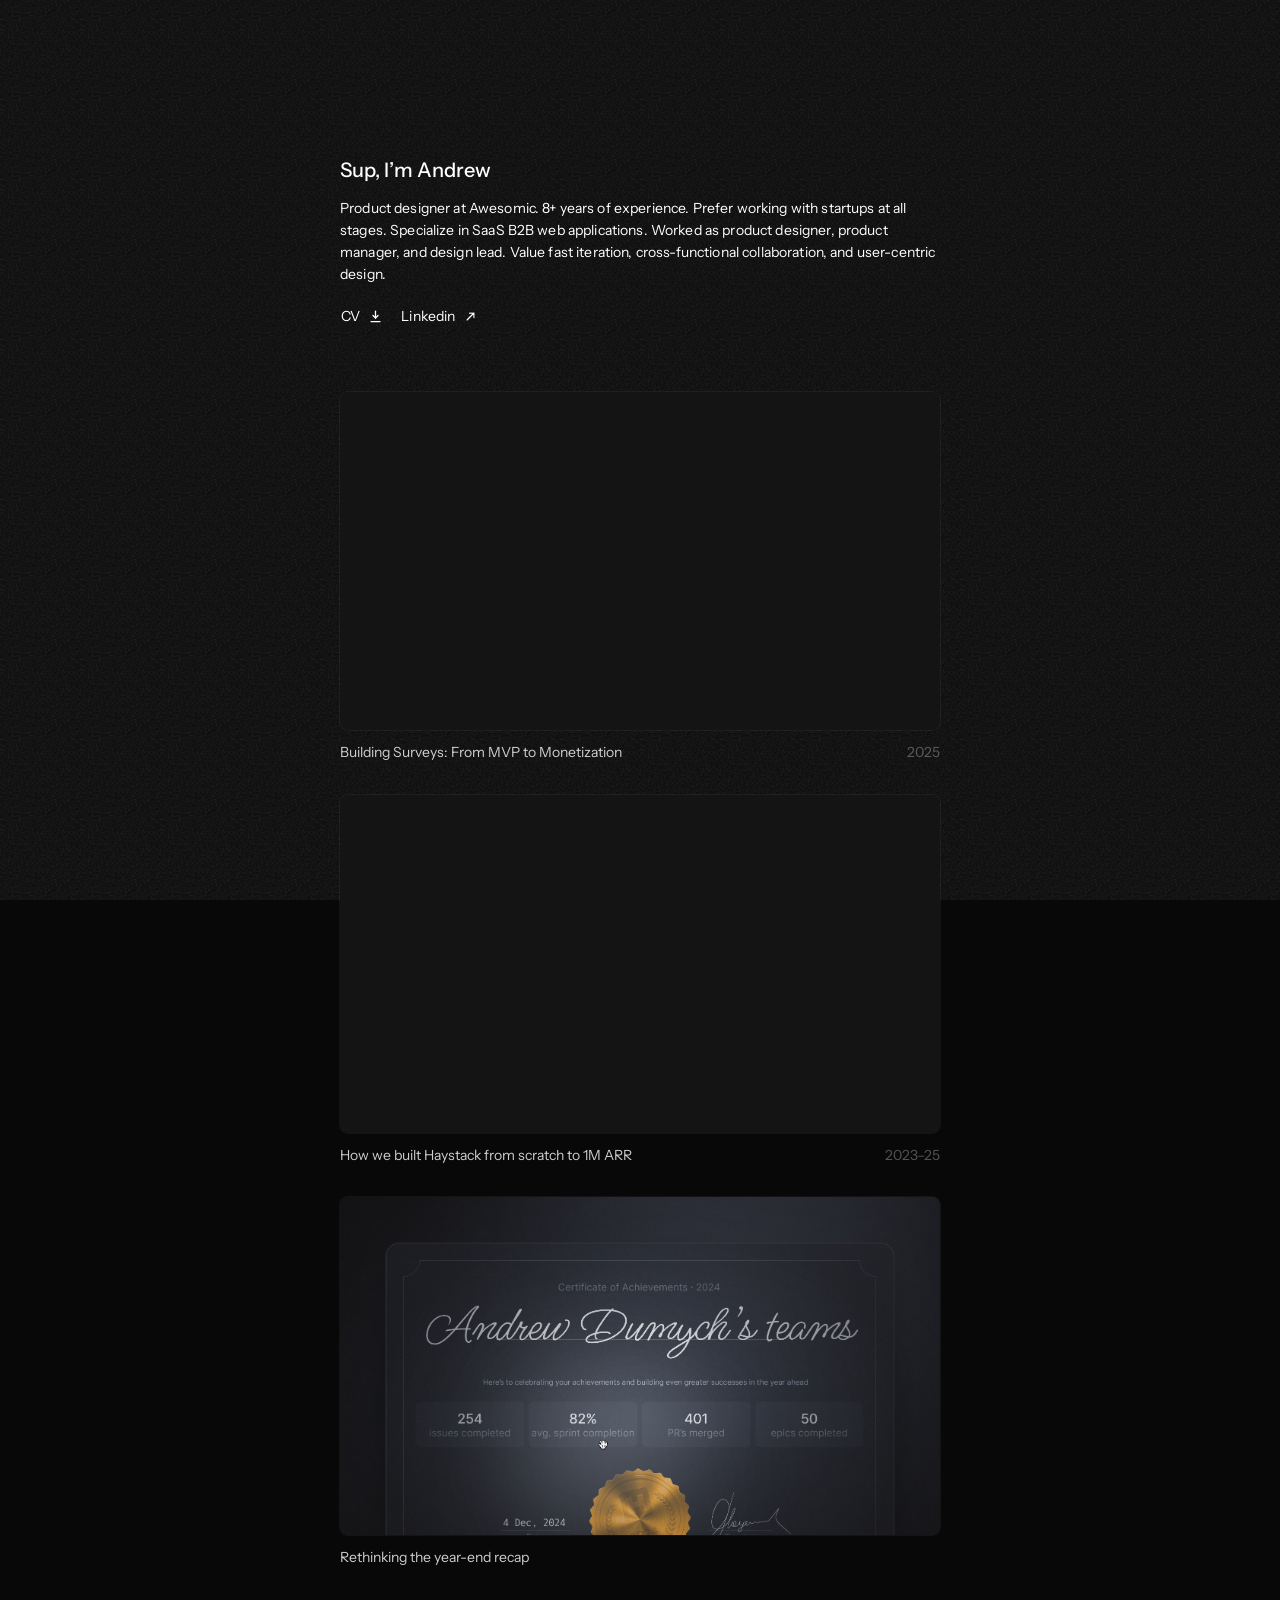
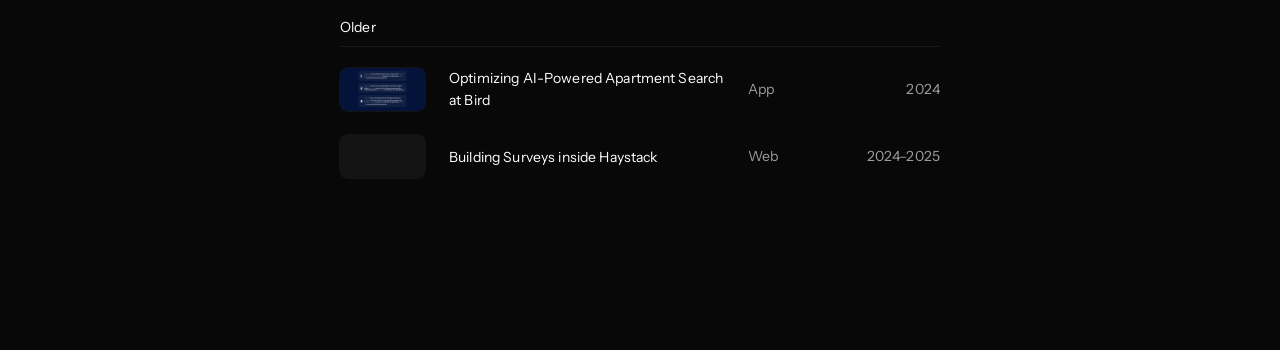
==== index.html @ 31af9871 "initial commit" ====
<!DOCTYPE html>
<html lang="en">
  <head>
    <meta charset="utf-8" />
    <meta name="viewport" content="width=device-width, initial-scale=1" />
    <title>Andrew — Product designer</title>
    <meta
      name="description"
      content="Product designer with 8+ years of experience in SaaS B2B web applications. Product design, product management, and design lead."
    />
    <meta property="og:title" content="Andrew — Product designer" />
    <meta
      property="og:description"
      content="8+ years of experience. SaaS B2B web applications. Product designer, PM, and design lead."
    />
    <meta property="og:type" content="website" />
    <meta name="theme-color" content="#1c1c1c" />
    <meta name="color-scheme" content="dark" />
    <link rel="preconnect" href="https://fonts.googleapis.com" />
    <link rel="preconnect" href="https://fonts.gstatic.com" crossorigin />
    <link
      href="https://fonts.googleapis.com/css2?family=Instrument+Sans:ital,wght@0,400;0,500;1,400&display=swap"
      rel="stylesheet"
    />
    <link rel="stylesheet" href="css/styles.css" />
  </head>
  <body class="page-is-entering">
    <div class="site">
      <div class="page-shell">
        <div class="page-shell__stack">
          <div class="content">
            <div class="intro">
              <p class="intro__greeting">Sup, I’m Andrew</p>
              <p class="intro__bio">
                Product designer at Awesomic. 8+ years of experience. Prefer working with startups at all stages.
                Specialize in SaaS B2B web applications. Worked as product designer, product manager, and design lead.
                Value fast iteration, cross-functional collaboration, and user-centric design.
              </p>
              <nav class="intro__links" aria-label="Primary">
                <a
                  class="intro__link intro__link--download"
                  href="https://drive.google.com/uc?export=download&amp;id=1HZXX6ZOo0SbOiH0MHyyLduOpoUzTkL0W"
                  rel="noopener noreferrer"
                  >CV
                  <span class="intro__link-icon" aria-hidden="true">
                    <svg viewBox="0 0 15 15" fill="none" xmlns="http://www.w3.org/2000/svg">
                      <g class="intro__link-icon-arrow">
                        <path
                          d="M7.5 2V9"
                          stroke="currentColor"
                          stroke-width="1.25"
                          stroke-linecap="round"
                        />
                        <path
                          d="M7.5 9L10 6.5M7.5 9L5 6.5"
                          stroke="currentColor"
                          stroke-width="1.25"
                          stroke-linecap="round"
                          stroke-linejoin="round"
                        />
                      </g>
                      <path
                        class="intro__link-icon-tray"
                        d="M3 12.5H12"
                        stroke="currentColor"
                        stroke-width="1.25"
                        stroke-linecap="round"
                      />
                    </svg>
                  </span></a
                >
                <a
                  class="intro__link intro__link--linkedin"
                  href="https://www.linkedin.com/in/andrew-dumych-67b92817b/"
                  target="_blank"
                  rel="noopener noreferrer"
                  >Linkedin
                  <span class="intro__link-icon" aria-hidden="true">
                    <svg viewBox="0 0 15 15" fill="none" xmlns="http://www.w3.org/2000/svg">
                      <defs>
                        <clipPath id="intro-linkedin-pass-clip">
                          <rect x="3.25" y="3.25" width="8.5" height="8.5" rx="0.25" />
                        </clipPath>
                      </defs>
                      <g clip-path="url(#intro-linkedin-pass-clip)">
                        <g class="intro__link-icon-pass intro__link-icon-pass--outgoing">
                          <path
                            d="M4 11L11 4M11 4H6.5M11 4V8.5"
                            stroke="currentColor"
                            stroke-width="1.25"
                            stroke-linecap="round"
                            stroke-linejoin="round"
                          />
                        </g>
                        <g class="intro__link-icon-pass intro__link-icon-pass--incoming">
                          <path
                            d="M4 11L11 4M11 4H6.5M11 4V8.5"
                            stroke="currentColor"
                            stroke-width="1.25"
                            stroke-linecap="round"
                            stroke-linejoin="round"
                          />
                        </g>
                      </g>
                    </svg>
                  </span></a
                >
              </nav>
            </div>

            <section class="work" aria-labelledby="work-heading">
              <h2 id="work-heading" class="visually-hidden">Selected work</h2>
              <ul class="work__list">
                <li>
                  <article class="project-card">
                    <a class="project-card__link" href="cases/surveys/index.html">
                      <div class="project-card__media">
                        <video
                          class="project-card__video"
                          muted
                          loop
                          playsinline
                          preload="metadata"
                          aria-label="Building Surveys product preview video"
                        >
                          <source src="assets/cases/surveys/surveys-video.mp4" type="video/mp4" />
                        </video>
                      </div>
                      <div class="project-card__meta">
                        <span class="project-card__title"
                          >Building Surveys: From MVP to Monetization</span
                        >
                        <span class="project-card__year">2025</span>
                      </div>
                    </a>
                  </article>
                </li>
                <li>
                  <article class="project-card">
                    <a class="project-card__link" href="cases/haystack/index.html">
                      <div class="project-card__media">
                        <video
                          class="project-card__video"
                          muted
                          loop
                          playsinline
                          preload="metadata"
                          aria-label="Haystack analytics preview video"
                        >
                          <source src="assets/cases/haystack/reports-thumbnail.mp4" type="video/mp4" />
                        </video>
                      </div>
                      <div class="project-card__meta">
                        <span class="project-card__title">How we built Haystack from scratch to 1M ARR
</span>
                        <span class="project-card__year">2023–25</span>
                      </div>
                    </a>
                  </article>
                </li>
                <li>
                  <article class="project-card">
                    <a class="project-card__link" href="cases/certificate/index.html">
                      <div class="project-card__media">
                        <img
                          class="project-card__image"
                          src="assets/cases/certificate/thumbnail.png"
                          alt="Certificate of Achievements 2024 for Andrew’s teams"
                          width="1577"
                          height="1175"
                          loading="lazy"
                          decoding="async"
                        />
                      </div>
                      <div class="project-card__meta">
                        <span class="project-card__title">Rethinking the year-end recap</span>
                      </div>
                    </a>
                  </article>
                </li>
                <li class="work__archive">
                  <div class="work__archive-header" aria-hidden="true">
                    <span class="work__archive-label">Older</span>
                  </div>
                  <ul class="work__archive-list">
                    <li>
                      <article class="project-card project-card--compact">
                        <a class="project-card__link project-card__link--compact" href="cases/bird/index.html">
                          <div class="project-card__thumb">
                            <img
                              class="project-card__thumb-image"
                              src="assets/cases/bird/6.png"
                              alt="Bird apartment search concepts showing comparison, nearby places, and winner selection flows"
                              width="1680"
                              height="920"
                              loading="lazy"
                              decoding="async"
                            />
                          </div>
                          <div class="project-card__compact-main">
                            <span class="project-card__compact-title">Optimizing AI-Powered Apartment Search at Bird</span>
                          </div>
                          <span class="project-card__compact-type">App</span>
                          <span class="project-card__compact-year">2024</span>
                        </a>
                      </article>
                    </li>
                    <li>
                      <article class="project-card project-card--compact">
                        <a class="project-card__link project-card__link--compact" href="cases/surveys/index.html">
                          <div class="project-card__thumb">
                            <video
                              class="project-card__thumb-video"
                              muted
                              loop
                              playsinline
                              preload="metadata"
                              aria-label="Building Surveys product preview video"
                            >
                              <source src="assets/cases/surveys/surveys-video.mp4" type="video/mp4" />
                            </video>
                          </div>
                          <div class="project-card__compact-main">
                            <span class="project-card__compact-title">Building Surveys inside Haystack</span>
                          </div>
                          <span class="project-card__compact-type">Web</span>
                          <span class="project-card__compact-year">2024–2025</span>
                        </a>
                      </article>
                    </li>
                  </ul>
                </li>
              </ul>
            </section>
          </div>
        </div>
      </div>
    </div>
    <script src="js/site.js"></script>
  </body>
</html>
---- css/styles.css ----
/* Background: radial gradient plus tiled noise; content aligned to Figma frame 7:46 */
:root {
  --color-bg: #080808;
  --color-bg-top: #242424;
  --color-text: rgba(255, 255, 255, 0.8);
  --color-text-muted: rgba(255, 255, 255, 0.3);
  --color-heading: #ffffff;
  --color-media-border: rgba(255, 255, 255, 0.05);
  --font-sans: "Instrument Sans", system-ui, -apple-system, sans-serif;
  --font-size-base: 0.875rem; /* 14px */
  --line-height-body: 21px;
  --line-height-tight: 1.5;
  --radius-card: 8px;
  --content-max: 37.5rem; /* 600px */
  --intro-max: 18.75rem; /* 300px */
  --space-site-pt: 10rem; /* 160px */
  --space-site-pb: 10rem; /* 160px */
  --gap-header-main: 4.5rem; /* 72px */
  --gap-content: 3rem; /* 48px */
  --gap-projects: 0.5rem; /* 8px */
  --gap-nav: 0.979rem; /* ~15.67px */
  --aspect-project: 16 / 9;
  --noise-opacity: 0.25;
  --noise-size: 80px;
  --page-shell-gutter: 0px;
  --intro-gap: 1rem; /* 16px */
  --intro-link-gap: 1rem; /* 16px */
  --intro-link-radius: 8px;
  --intro-link-padding-x: 0.5rem; /* 8px */
  --intro-link-padding-y: 0.25rem; /* 4px */
  --intro-link-overflow: 0.5rem; /* 8px */
  --intro-link-hover-fill: rgba(255, 255, 255, 0.05);
  --intro-link-hover-border: rgba(255, 255, 255, 0);
  --intro-link-hover-shift: 0px;
  --intro-link-transition-duration: 150ms;
  --intro-link-transition-ease: cubic-bezier(0, 0, 0.2, 1);
  --linkedin-arrow-enter-x: -12px;
  --linkedin-arrow-enter-y: 12px;
  --linkedin-arrow-exit-x: 9px;
  --linkedin-arrow-exit-y: -9px;
  --linkedin-arrow-exchange-duration: 600ms;
  --linkedin-arrow-exchange-gap: 400ms;
  --linkedin-arrow-exchange-total-duration: calc(var(--linkedin-arrow-exchange-duration) + var(--linkedin-arrow-exchange-gap));
  --linkedin-arrow-repeat-count: 1;
  --back-arrow-enter-x: 12px;
  --back-arrow-enter-y: 0px;
  --back-arrow-exit-x: -9px;
  --back-arrow-exit-y: 0px;
  --page-fade-duration: 220ms;
  --reveal-duration: 220ms;
  --reveal-stagger: 44ms;
  --reveal-distance: 10px;
  --reveal-delay: 20ms;
  --card-hover-duration: 200ms;
  --card-hover-ease: cubic-bezier(0, 0, 0.2, 1);
  --card-padding-inline: 0px;
  --card-padding-inline-hover: 12px;
  --card-padding-top: 12px;
  --card-padding-bottom: 8px;
  --card-gap: 8px;
  --card-gap-hover: 8px;
  --card-radius-outer: 16px;
  --card-preview-radius: 8px;
  --card-meta-padding-inline: 0px;
  --card-meta-padding-inline-hover: 0px;
  --card-hover-fill: rgba(255, 255, 255, 0.05);
  --card-hover-overflow: 12px;
  --card-compact-padding-inline: 0px;
  --card-compact-grid-gap: 24px;
  --card-compact-grid-gap-mobile-row: 14px;
  --card-compact-grid-gap-mobile-column: 16px;
  --card-compact-preview-radius: 8px;
  --card-compact-hover-radius: 16px;
  --case-stack-gap: 3rem;
  --case-header-gap: 0.75rem;
  --case-flow-space: 0.875rem;
  --case-space-after-h2: 0.875rem;
  --case-space-after-h3: 0.5rem;
  --case-space-before-media: 0.5rem;
  --case-space-after-media: 1rem;
  --case-caption-space: 0.75rem;
  --case-h1-size: 1.625rem;
  --case-h1-line-height: 1.2;
  --case-h2-size: 1rem;
  --case-h2-line-height: 1.4;
  --case-h3-size: 0.9375rem;
  --case-h3-line-height: 1.45;
  --case-media-max-width: 800px;
  --case-media-breakout-width: min(100vw - 32px, var(--case-media-max-width));
  --compare-radius: 12px;
  --compare-interaction-inset: 0.12;
  --certificate-card-perspective: 1400px;
  --certificate-card-depth: 4px;
  --certificate-card-edge-inset: 10px;
  --certificate-card-hover-tilt: 5deg;
  --certificate-card-drag-sensitivity: 0.24deg;
  --certificate-card-max-rotate-x: 360deg;
  --certificate-card-max-rotate-y: 360deg;
  --certificate-card-inertia: 1;
  --certificate-card-damping: 0.92;
  --certificate-card-inertia-finish-threshold: 0.018;
  --certificate-card-return-delay: 120ms;
  --certificate-card-reset-speed: 0.075;
  --certificate-card-highlight-intensity: 0.18;
}

*,
*::before,
*::after {
  box-sizing: border-box;
}

html {
  min-height: 100%;
  -webkit-text-size-adjust: 100%;
  background-color: var(--color-bg);
  background-image: radial-gradient(ellipse 130% 58% at 50% -20%, var(--color-bg-top) 0%, var(--color-bg) 58%);
  background-repeat: no-repeat;
  background-size: 100% 100%;
  background-position: center top;
}

body {
  position: relative;
  margin: 0;
  min-height: 100vh;
  font-family: var(--font-sans);
  font-size: var(--font-size-base);
  font-weight: 400;
  line-height: var(--line-height-body);
  color: var(--color-text);
  background-color: var(--color-bg);
  isolation: isolate;
}

body.page-is-entering .site,
body.page-is-leaving .site {
  opacity: 0;
}

body.page-is-ready .site {
  opacity: 1;
}

[data-reveal] {
  opacity: 0;
  transform: translateY(var(--reveal-distance));
  will-change: opacity, transform;
}

body.page-is-ready [data-reveal] {
  animation: reveal-in var(--reveal-duration) ease forwards;
  animation-delay: calc(var(--reveal-delay) + (var(--reveal-index, 0) * var(--reveal-stagger)));
}

body.page-is-leaving [data-reveal] {
  opacity: 0;
  transform: translateY(calc(var(--reveal-distance) * -0.35));
  animation: none;
}

@keyframes reveal-in {
  from {
    opacity: 0;
    transform: translateY(var(--reveal-distance));
  }

  to {
    opacity: 1;
    transform: translateY(0);
  }
}

body::before {
  content: "";
  position: fixed;
  inset: 0;
  pointer-events: none;
  opacity: var(--noise-opacity);
  background-image: url("../assets/noise-tile.svg");
  background-repeat: repeat;
  background-size: var(--noise-size) var(--noise-size);
  z-index: -1;
}

img,
video {
  max-width: 100%;
  height: auto;
  vertical-align: middle;
}

.site-header__logo img,
.project-card__media,
.project-card__thumb,
.case-gallery__item,
.case__figure img,
.case__figure--video video,
.lightbox__image {
  box-shadow: 0 0 0 1px var(--color-media-border);
}

.site {
  min-height: 100vh;
  padding: var(--space-site-pt) 0 var(--space-site-pb);
  transition: opacity var(--page-fade-duration) ease;
}

.page-shell {
  position: relative;
  width: min(100%, calc(var(--content-max) + (2 * var(--page-shell-gutter))));
  max-width: calc(var(--content-max) + (2 * var(--page-shell-gutter)));
  margin-inline: auto;
  padding-inline: var(--page-shell-gutter);
}

.page-shell__stack {
  display: flex;
  flex-direction: column;
  gap: var(--gap-header-main);
}

.content {
  display: flex;
  flex-direction: column;
  gap: var(--gap-content);
}

.intro {
  display: flex;
  flex-direction: column;
  gap: var(--intro-gap);
  width: 100%;
}

.site-header {
  display: flex;
  align-items: center;
  justify-content: space-between;
  gap: 1rem;
  width: 100%;
  min-height: 2.125rem; /* 34px */
}

.site-header__logo {
  display: block;
  flex-shrink: 0;
  line-height: 0;
}

.site-header__logo img {
  display: block;
  width: 54px;
  height: 34px;
}

.site-header__nav {
  display: flex;
  flex-wrap: wrap;
  align-items: center;
  gap: var(--gap-nav);
  font-size: var(--font-size-base);
  line-height: var(--line-height-body);
  white-space: nowrap;
}

.site-header__link {
  color: var(--color-text);
  text-decoration: none;
}

.site-header__link:hover {
  color: #fff;
}

.site-header__link:focus-visible {
  outline: 2px solid rgba(255, 255, 255, 0.85);
  outline-offset: 3px;
}

.intro__greeting {
  margin: 0;
  width: min(100%, var(--intro-max));
  font-size: 1.25rem;
  font-weight: 500;
  line-height: var(--line-height-body);
  color: var(--color-heading);
}

.intro__bio {
  margin: 0;
  width: 100%;
  font-size: var(--font-size-base);
  font-weight: 400;
  line-height: 1.5714285714;
  letter-spacing: 0.01em;
  color: var(--color-heading);
}

.intro__links {
  display: inline-flex;
  flex-wrap: wrap;
  align-items: center;
  gap: var(--intro-link-gap);
  width: fit-content;
  max-width: 100%;
}

.intro__link {
  display: inline-flex;
  align-items: center;
  justify-content: center;
  gap: 0.5rem;
  padding: var(--intro-link-padding-y) 0;
  margin-inline: 0;
  border: 1px solid transparent;
  border-radius: var(--intro-link-radius);
  background-color: transparent;
  font-size: var(--font-size-base);
  line-height: var(--line-height-body);
  letter-spacing: 0.01em;
  color: var(--color-heading);
  text-decoration: none;
  transition:
    margin var(--intro-link-transition-duration) var(--intro-link-transition-ease),
    padding var(--intro-link-transition-duration) var(--intro-link-transition-ease),
    background-color var(--intro-link-transition-duration) var(--intro-link-transition-ease),
    border-color var(--intro-link-transition-duration) var(--intro-link-transition-ease),
    transform var(--intro-link-transition-duration) var(--intro-link-transition-ease);
}

.intro__link:hover {
  background-color: var(--intro-link-hover-fill);
  border-color: var(--intro-link-hover-border);
  padding-inline: var(--intro-link-padding-x);
  margin-inline: calc(var(--intro-link-overflow) * -1);
  transform: translateY(var(--intro-link-hover-shift));
}

.intro__link:focus-visible {
  padding-inline: var(--intro-link-padding-x);
  margin-inline: calc(var(--intro-link-overflow) * -1);
  outline: 2px solid rgba(255, 255, 255, 0.85);
  outline-offset: 3px;
}

.intro__link-icon {
  display: inline-flex;
  width: 15px;
  height: 15px;
  flex-shrink: 0;
}

.intro__link-icon svg {
  display: block;
  width: 100%;
  height: 100%;
}

.intro__link-icon-arrow {
  transform-box: fill-box;
  transform-origin: 50% 100%;
}

.intro__link-icon-pass {
  transform-box: fill-box;
  transform-origin: 50% 50%;
}

.intro__link-icon-pass--outgoing {
  transform: translate(0, 0);
}

.intro__link-icon-pass--incoming {
  transform: translate(var(--linkedin-arrow-enter-x), var(--linkedin-arrow-enter-y));
}

.intro__link--linkedin:hover .intro__link-icon-pass--outgoing,
.intro__link--linkedin:focus-visible .intro__link-icon-pass--outgoing {
  animation: intro-linkedin-arrow-out var(--linkedin-arrow-exchange-total-duration) var(--linkedin-arrow-repeat-count) both;
}

.intro__link--linkedin:hover .intro__link-icon-pass--incoming,
.intro__link--linkedin:focus-visible .intro__link-icon-pass--incoming {
  animation: intro-linkedin-arrow-in var(--linkedin-arrow-exchange-total-duration) var(--linkedin-arrow-repeat-count) both;
}

.case__back-link:hover .case__back-icon-pass--outgoing,
.case__back-link:focus-visible .case__back-icon-pass--outgoing {
  animation: case-back-arrow-out var(--linkedin-arrow-exchange-total-duration) var(--linkedin-arrow-repeat-count) both;
}

.case__back-link:hover .case__back-icon-pass--incoming,
.case__back-link:focus-visible .case__back-icon-pass--incoming {
  animation: case-back-arrow-in var(--linkedin-arrow-exchange-total-duration) var(--linkedin-arrow-repeat-count) both;
}

@keyframes intro-linkedin-arrow-out {
  0% {
    transform: translate(0, 0);
    animation-timing-function: cubic-bezier(0.55, 0.06, 0.84, 0.19);
  }

  42% {
    transform: translate(var(--linkedin-arrow-exit-x), var(--linkedin-arrow-exit-y));
  }

  42.0001%,
  100% {
    transform: translate(var(--linkedin-arrow-exit-x), var(--linkedin-arrow-exit-y));
  }
}

@keyframes intro-linkedin-arrow-in {
  0%,
  52% {
    transform: translate(var(--linkedin-arrow-enter-x), var(--linkedin-arrow-enter-y));
  }

  52.0001% {
    animation-timing-function: cubic-bezier(0.22, 1, 0.36, 1);
  }

  88%,
  100% {
    transform: translate(0, 0);
  }
}

@keyframes case-back-arrow-out {
  0% {
    transform: translate(0, 0);
    animation-timing-function: cubic-bezier(0.55, 0.06, 0.84, 0.19);
  }

  42% {
    transform: translate(var(--back-arrow-exit-x), var(--back-arrow-exit-y));
  }

  42.0001%,
  100% {
    transform: translate(var(--back-arrow-exit-x), var(--back-arrow-exit-y));
  }
}

@keyframes case-back-arrow-in {
  0%,
  52% {
    transform: translate(var(--back-arrow-enter-x), var(--back-arrow-enter-y));
  }

  52.0001% {
    animation-timing-function: cubic-bezier(0.22, 1, 0.36, 1);
  }

  88%,
  100% {
    transform: translate(0, 0);
  }
}

.intro__link--download:hover .intro__link-icon-arrow,
.intro__link--download:focus-visible .intro__link-icon-arrow {
  animation: intro-download-bounce 0.7s cubic-bezier(0.22, 0.61, 0.36, 1) 3;
}

@keyframes intro-download-bounce {
  0%,
  100% {
    transform: translateY(0);
  }

  35% {
    transform: translateY(1.6px);
  }

  60% {
    transform: translateY(0.45px);
  }
}


.work__list {
  list-style: none;
  margin: 0;
  padding: 0;
  display: flex;
  flex-direction: column;
  gap: var(--gap-projects);
}

.work__archive {
  padding-top: calc(0.25rem + 24px);
}

.work__archive-header {
  display: flex;
  flex-direction: column;
  gap: 0.5rem;
  margin-bottom: 0.5rem;
}

.work__archive-header::after {
  content: "";
  width: 100%;
  height: 1px;
  background: rgba(255, 255, 255, 0.08);
}

.work__archive-label {
  color: var(--color-heading);
  font-size: var(--font-size-base);
  line-height: 22px;
  letter-spacing: 0.01em;
}

.work__archive-list {
  list-style: none;
  margin: 0;
  padding: 0;
}

.project-card__link {
  display: flex;
  flex-direction: column;
  gap: var(--card-gap);
  padding: var(--card-padding-top) var(--card-padding-inline) var(--card-padding-bottom);
  margin-inline: 0;
  border-radius: var(--card-radius-outer);
  color: inherit;
  text-decoration: none;
  transition:
    margin var(--card-hover-duration) var(--card-hover-ease),
    padding var(--card-hover-duration) var(--card-hover-ease),
    gap var(--card-hover-duration) var(--card-hover-ease),
    background-color var(--card-hover-duration) var(--card-hover-ease);
}

.project-card__media,
.project-card__meta,
.project-card__title,
.project-card__year {
  transition:
    padding var(--card-hover-duration) var(--card-hover-ease),
    color var(--card-hover-duration) var(--card-hover-ease),
    opacity var(--card-hover-duration) var(--card-hover-ease);
}

.project-card__link:focus-visible {
  outline: 2px solid rgba(255, 255, 255, 0.85);
  outline-offset: 4px;
  border-radius: var(--radius-card);
}

.project-card__link--compact {
  display: grid;
  grid-template-columns: 85px minmax(0, 1fr) 82px 86px;
  align-items: center;
  gap: var(--card-compact-grid-gap);
  padding: 0.75rem var(--card-compact-padding-inline);
  border-radius: var(--card-compact-hover-radius);
}

.project-card__media {
  position: relative;
  width: 100%;
  aspect-ratio: var(--aspect-project);
  border-radius: var(--card-preview-radius);
  overflow: hidden;
  background-color: #141414;
}

.project-card__video {
  position: absolute;
  inset: 0;
  width: 100%;
  height: 100%;
  object-fit: cover;
  object-position: center top;
  opacity: 0;
  transition: opacity 180ms ease;
}

.project-card__video.is-loaded {
  opacity: 1;
}

.project-card__image {
  position: absolute;
  inset: 0;
  width: 100%;
  height: 100%;
  object-fit: cover;
  object-position: center top;
}

.project-card__thumb {
  position: relative;
  flex-shrink: 0;
  width: 85px;
  aspect-ratio: 85 / 43;
  overflow: hidden;
  border-radius: var(--card-compact-preview-radius);
  background-color: #141414;
}

.project-card__thumb-image,
.project-card__thumb-video {
  position: absolute;
  inset: 0;
  width: 100%;
  height: 100%;
  object-fit: cover;
}

.project-card__thumb-video {
  opacity: 0;
  transition: opacity 180ms ease;
}

.project-card__thumb-video.is-loaded {
  opacity: 1;
}

.project-card__compact-main {
  min-width: 0;
}

.project-card__compact-title,
.project-card__compact-type,
.project-card__compact-year {
  font-size: var(--font-size-base);
  letter-spacing: 0.01em;
}

.project-card__compact-title {
  color: var(--color-heading);
  line-height: 22px;
}

.project-card__compact-type,
.project-card__compact-year {
  color: rgba(255, 255, 255, 0.6);
  line-height: 21px;
}

.project-card__compact-type {
  white-space: nowrap;
}

.project-card__compact-year {
  text-align: right;
  white-space: nowrap;
}

.project-card__meta {
  display: flex;
  align-items: center;
  justify-content: space-between;
  gap: 1rem;
  width: 100%;
  padding: 4px var(--card-meta-padding-inline);
  font-size: var(--font-size-base);
  line-height: var(--line-height-body);
  white-space: nowrap;
}

.project-card__title {
  overflow: hidden;
  text-overflow: ellipsis;
  min-width: 0;
  color: var(--color-text);
}

.project-card__year {
  flex-shrink: 0;
  color: var(--color-text-muted);
}

.project-card__link:hover .project-card__media,
.project-card__link:focus-visible .project-card__media {
  transform: none;
}

.project-card__link:hover,
.project-card__link:focus-visible {
  gap: var(--card-gap-hover);
  padding-inline: var(--card-padding-inline-hover);
  margin-inline: calc(var(--card-hover-overflow) * -1);
  background-color: var(--card-hover-fill);
}

.project-card__link:hover .project-card__meta,
.project-card__link:focus-visible .project-card__meta {
  padding-inline: var(--card-meta-padding-inline-hover);
}

.project-card__link:hover .project-card__title,
.project-card__link:hover .project-card__year,
.project-card__link:focus-visible .project-card__title,
.project-card__link:focus-visible .project-card__year {
  color: #ffffff;
}

.project-card__link--compact:hover,
.project-card__link--compact:focus-visible {
  gap: var(--card-compact-grid-gap);
  padding-inline: var(--card-padding-inline-hover);
  margin-inline: calc(var(--card-hover-overflow) * -1);
  background-color: var(--card-hover-fill);
}

.project-card__link--compact:hover .project-card__compact-title,
.project-card__link--compact:hover .project-card__compact-type,
.project-card__link--compact:hover .project-card__compact-year,
.project-card__link--compact:focus-visible .project-card__compact-title,
.project-card__link--compact:focus-visible .project-card__compact-type,
.project-card__link--compact:focus-visible .project-card__compact-year {
  color: #ffffff;
}

.visually-hidden {
  position: absolute;
  width: 1px;
  height: 1px;
  padding: 0;
  margin: -1px;
  overflow: hidden;
  clip: rect(0, 0, 0, 0);
  white-space: nowrap;
  border: 0;
}

@media (max-width: 639px) {
  :root {
    --space-site-pt: 3rem;
    --space-site-pb: 4rem;
    --gap-header-main: 2.5rem;
    --gap-content: 2rem;
    --page-shell-gutter: 24px;
    --case-stack-gap: 2.25rem;
    --case-flow-space: 0.8125rem;
    --case-space-after-h2: 0.75rem;
    --case-space-after-media: 0.875rem;
    --case-h1-size: 1.375rem;
  }

  .intro__greeting,
  .intro__bio {
    max-width: 100%;
  }

  .project-card__meta {
    white-space: normal;
  }

  .project-card__link--compact {
    grid-template-columns: 85px minmax(0, 1fr) auto;
    gap: var(--card-compact-grid-gap-mobile-row) var(--card-compact-grid-gap-mobile-column);
    align-items: start;
  }

  .project-card__compact-main {
    grid-column: 2 / 4;
  }

  .project-card__compact-type {
    grid-column: 2 / 3;
  }

  .project-card__compact-year {
    grid-column: 2 / 3;
    text-align: left;
  }

  .project-card__link--compact:hover,
  .project-card__link--compact:focus-visible {
    gap: var(--card-compact-grid-gap-mobile-row) var(--card-compact-grid-gap-mobile-column);
  }
}

@media (prefers-reduced-motion: reduce) {
  [data-reveal],
  .site,
  .project-card__media,
  .project-card__thumb-video,
  .project-card__meta,
  .project-card__title,
  .project-card__year,
  .site-header__link,
  .project-card__link {
    transition: none;
    animation: none;
  }

  [data-reveal] {
    opacity: 1;
    transform: none;
  }

  .project-card__video,
  .project-card__video.is-loaded,
  .project-card__thumb-video,
  .project-card__thumb-video.is-loaded,
  .case__figure img,
  .case__figure img.is-loaded {
    opacity: 1;
  }
}

/* —— Case study pages (e.g. cases/haystack/) —— */
.case {
  width: 100%;
  display: flex;
  flex-direction: column;
  gap: var(--case-stack-gap);
  min-width: 0;
}

.case__header {
  display: flex;
  align-items: flex-start;
  justify-content: space-between;
  gap: var(--case-header-gap);
  width: 100%;
}

.case__title {
  margin: 0;
  font-size: var(--case-h1-size);
  font-weight: 500;
  line-height: var(--case-h1-line-height);
  letter-spacing: -0.01em;
  color: var(--color-heading);
}

.case__meta {
  margin: 0;
  font-size: var(--font-size-base);
  line-height: var(--line-height-body);
  color: var(--color-text-muted);
  white-space: nowrap;
}

.case-view-toggle {
  display: inline-flex;
  align-items: center;
  justify-content: flex-end;
  gap: 8px;
  padding: 0;
  flex-shrink: 0;
}

.case-view-toggle__button {
  display: inline-flex;
  align-items: center;
  justify-content: center;
  min-width: 96px;
  min-height: 29px;
  padding: 4px 8px;
  border: 0;
  border-radius: 8px;
  background: transparent;
  color: var(--color-heading);
  font: inherit;
  font-size: 14px;
  font-weight: 500;
  letter-spacing: 0.01em;
  line-height: 1.5;
  cursor: pointer;
  transition:
    background-color 120ms ease,
    opacity 120ms ease;
}

.case-view-toggle__button:hover {
  background: rgba(255, 255, 255, 0.03);
}

.case-view-toggle__button.is-active {
  background: rgba(255, 255, 255, 0.05);
}

.case-view-toggle__button:focus-visible {
  outline: 2px solid rgba(255, 255, 255, 0.85);
  outline-offset: 3px;
}

.case__floating-header {
  position: fixed;
  top: 16px;
  left: 50%;
  width: min(calc(100% - 32px), calc(var(--content-max) + 88px));
  display: grid;
  grid-template-columns: 48px minmax(0, 1fr);
  align-items: center;
  gap: 8px;
  opacity: 0;
  visibility: hidden;
  transform: translate(-50%, -10px) scale(0.985);
  pointer-events: none;
  transition:
    opacity 180ms ease,
    transform 220ms cubic-bezier(0.22, 1, 0.36, 1),
    visibility 180ms ease;
  z-index: 20;
}

.case__floating-header.is-visible {
  opacity: 1;
  visibility: visible;
  transform: translate(-50%, 0) scale(1);
  pointer-events: auto;
}

.case__floating-back {
  display: inline-flex;
  align-items: center;
  justify-content: center;
  width: 48px;
  height: 48px;
  border: 1px solid rgba(255, 255, 255, 0.1);
  border-radius: 16px;
  background: #171717;
  color: var(--color-heading);
  text-decoration: none;
  box-shadow: 0 10px 30px rgba(0, 0, 0, 0.22);
}

.case__floating-back:hover {
  background: rgba(255, 255, 255, 0.05);
}

.case__floating-back:focus-visible {
  outline: 2px solid rgba(255, 255, 255, 0.85);
  outline-offset: 3px;
}

.case__floating-back svg {
  display: block;
  width: 15px;
  height: 15px;
}

.case__floating-main {
  display: flex;
  align-items: center;
  justify-content: space-between;
  gap: 16px;
  min-width: 0;
  padding: 16px;
  border: 1px solid rgba(255, 255, 255, 0.1);
  border-radius: 16px;
  background: #171717;
  box-shadow: 0 10px 30px rgba(0, 0, 0, 0.22);
}

.case__floating-title {
  min-width: 0;
  margin: 0;
  font-size: 14px;
  font-weight: 500;
  line-height: 21px;
  letter-spacing: 0.01em;
  color: var(--color-heading);
  white-space: nowrap;
  overflow: hidden;
  text-overflow: ellipsis;
}

.case__floating-toggle {
  flex-shrink: 0;
}

.case__floating-toggle .case-view-toggle__button {
  font-weight: 500;
}

[data-case-view-root].is-floating-header-visible > .case-view-toggle,
[data-case-view-root].is-floating-header-visible > .case__header .case-view-toggle {
  opacity: 0;
  pointer-events: none;
  transition: opacity 140ms ease;
}

[data-case-view="visuals"] [data-case-view-item="story"] {
  display: none !important;
}

[data-case-view="story"] [data-case-view-item="visuals"] {
  display: none !important;
}

.case-layout-gallery .page-shell {
  width: min(100%, calc(1342px + 48px));
  max-width: calc(1342px + 48px);
  padding-inline: 24px;
}

.case-layout-gallery .case__back--sticky {
  position: static;
  height: auto;
  width: min(100%, 600px);
  margin: 0 auto 32px;
}

.case-layout-gallery .case__back--sticky .case__back-link {
  top: 0;
}

.case--gallery-layout .case__header,
.case--gallery-layout .case__lede,
.case--gallery-layout .case-view-toggle,
.case--gallery-layout .case__section,
.case--gallery-layout .case__divider {
  width: min(100%, 600px);
  align-self: center;
}

.case--gallery-layout .case__figure--video[data-case-view-item="story"] {
  width: min(100%, var(--case-media-breakout-width));
  align-self: center;
}

.case--gallery-layout .case__header {
  gap: 24px;
}

.case--gallery-layout .case__title {
  font-size: 20px;
  line-height: 21px;
  letter-spacing: 0;
}

.case--gallery-layout .case__lede {
  line-height: 22px;
}

.case-layout-gallery .case-view-toggle {
  width: min(100%, 262px);
}

.case-layout-gallery .case-view-toggle__button {
  min-width: 0;
  flex: 1 0 0;
}

.case-gallery {
  column-count: 3;
  column-gap: 8px;
  width: 100%;
  max-width: 1400px;
  margin-inline: auto;
}

.case-gallery__item {
  margin: 0;
  display: inline-block;
  width: 100%;
  margin-bottom: 4px;
  border-radius: 8px;
  overflow: hidden;
  background: rgba(255, 255, 255, 0.06);
  break-inside: avoid;
  -webkit-column-break-inside: avoid;
}

.case-gallery__media {
  display: block;
  width: 100%;
  height: auto;
  background: #0d0d0d;
  cursor: pointer;
}

.case__figure {
  margin: 0;
  width: min(100%, var(--case-media-breakout-width));
  margin-inline: auto;
  border-radius: 0;
  overflow: visible;
  background-color: transparent;
}

.case__figure img {
  display: block;
  width: 100%;
  height: auto;
  border-radius: var(--radius-card);
  opacity: 0;
  transition: opacity 180ms ease;
}

.case__figure img.is-loaded {
  opacity: 1;
}

.case__figure--hero img {
  aspect-ratio: var(--aspect-project);
  object-fit: cover;
  object-position: center top;
}

.case__caption {
  padding: var(--case-caption-space) 0 0;
  font-size: 0.8125rem;
  line-height: var(--line-height-body);
  color: var(--color-text-muted);
}

.case__caption a {
  color: var(--color-text);
  text-decoration: underline;
  text-underline-offset: 0.15em;
}

.case__caption a:hover {
  color: #fff;
}

.case__caption a:focus-visible {
  outline: 2px solid rgba(255, 255, 255, 0.85);
  outline-offset: 2px;
}

.case__aside {
  margin: 0;
  padding: 1rem 1.125rem;
  border: 1px solid rgba(255, 255, 255, 0.08);
  border-radius: var(--radius-card);
  background: rgba(255, 255, 255, 0.03);
  color: var(--color-text);
  font-size: var(--font-size-base);
  line-height: var(--line-height-body);
  font-style: italic;
}

.case__lede {
  margin: 0;
  max-width: 100%;
  font-size: var(--font-size-base);
  line-height: var(--line-height-body);
  color: var(--color-text);
}

.case__divider {
  margin: 0;
  width: 100%;
  border: none;
  border-top: 1px solid rgba(255, 255, 255, 0.08);
}

.case__section a {
  color: var(--color-text);
  text-decoration: underline;
  text-underline-offset: 0.15em;
}

.case__section a:hover {
  color: #fff;
}

.case__section a:focus-visible {
  outline: 2px solid rgba(255, 255, 255, 0.85);
  outline-offset: 2px;
}

.case__pull {
  font-style: italic;
  color: var(--color-heading);
}

.case__ol {
  margin: 0;
  padding-left: 1.35rem;
  font-size: var(--font-size-base);
  line-height: var(--line-height-body);
  color: var(--color-text);
}

.case__ol li {
  margin-bottom: 0.5rem;
}

.case__ol li:last-child {
  margin-bottom: 0;
}

.case__list--tight li {
  margin-bottom: 0.35rem;
}

.case__figure--video {
  overflow: visible;
}

.case__figure--video video {
  display: block;
  width: 100%;
  height: auto;
  border-radius: var(--radius-card);
  background-color: #0d0d0d;
  cursor: pointer;
}

.case__placeholder {
  display: flex;
  min-height: 18rem;
  padding: 1.25rem;
  border: 1px dashed rgba(255, 255, 255, 0.14);
  border-radius: var(--radius-card);
  background:
    linear-gradient(180deg, rgba(255, 255, 255, 0.04), rgba(255, 255, 255, 0.02)),
    rgba(12, 12, 12, 0.5);
  flex-direction: column;
  justify-content: flex-end;
  gap: 0.5rem;
}

.case__placeholder-label {
  display: inline-flex;
  width: fit-content;
  padding: 0.3rem 0.55rem;
  border-radius: 999px;
  background: rgba(255, 255, 255, 0.08);
  color: var(--color-heading);
  font-size: 0.75rem;
  line-height: 1;
  text-transform: uppercase;
  letter-spacing: 0.04em;
}

.case__placeholder p {
  margin: 0;
  color: var(--color-text);
  font-size: 1rem;
  line-height: 1.4;
}

.case__blank-placeholder {
  width: 100%;
  aspect-ratio: 16 / 9;
  border: 1px solid rgba(255, 255, 255, 0.08);
  border-radius: var(--radius-card);
  background:
    linear-gradient(180deg, rgba(255, 255, 255, 0.02), rgba(255, 255, 255, 0.01)),
    rgba(12, 12, 12, 0.42);
}

.certificate-card-3d {
  --certificate-rotate-x: 0deg;
  --certificate-rotate-y: 0deg;
  --certificate-highlight-x: 50%;
  --certificate-highlight-y: 50%;
  --certificate-highlight-opacity: 0;
  width: 100%;
  aspect-ratio: 1337 / 935;
  perspective: var(--certificate-card-perspective);
  perspective-origin: center center;
  cursor: grab;
  touch-action: none;
  user-select: none;
}

.certificate-card-3d.is-dragging {
  cursor: grabbing;
}

.certificate-card-3d__scene {
  position: relative;
  width: 100%;
  height: 100%;
  transform-style: preserve-3d;
}

.certificate-card-3d__body {
  position: relative;
  width: 100%;
  height: 100%;
  transform-style: preserve-3d;
  transform: rotateX(var(--certificate-rotate-x)) rotateY(var(--certificate-rotate-y));
  will-change: transform;
}

.certificate-card-3d__shadow {
  position: absolute;
  inset: 7% 5% 0;
  border-radius: 28px;
  background: radial-gradient(circle at center, rgba(0, 0, 0, 0.34), rgba(0, 0, 0, 0) 72%);
  transform: translateZ(calc(var(--certificate-card-depth) * -2)) translateY(7%);
  filter: blur(18px);
  opacity: 0.72;
  pointer-events: none;
}

.certificate-card-3d__face {
  position: absolute;
  inset: 0;
  overflow: hidden;
  border-radius: 24px;
  border: 1px solid rgba(255, 255, 255, 0.05);
  backface-visibility: hidden;
  -webkit-backface-visibility: hidden;
  box-shadow:
    0 26px 48px rgba(0, 0, 0, 0.16),
    0 10px 20px rgba(0, 0, 0, 0.12);
}

.certificate-card-3d__face--front {
  transform: translateZ(calc(var(--certificate-card-depth) / 2));
}

.certificate-card-3d__face--back {
  transform: rotateY(180deg) translateZ(calc(var(--certificate-card-depth) / 2));
}

.certificate-card-3d__face-image {
  display: block;
  width: 100%;
  height: 100%;
  border-radius: inherit;
  pointer-events: none;
  -webkit-user-drag: none;
}

.certificate-card-3d__edge {
  position: absolute;
  background:
    linear-gradient(180deg, rgba(78, 78, 78, 0.95), rgba(24, 24, 24, 0.98)),
    linear-gradient(90deg, rgba(255, 255, 255, 0.06), rgba(255, 255, 255, 0));
  box-shadow:
    inset 0 1px 0 rgba(255, 255, 255, 0.08),
    inset 0 -1px 0 rgba(0, 0, 0, 0.3);
  pointer-events: none;
}

.certificate-card-3d__edge--top,
.certificate-card-3d__edge--bottom {
  left: var(--certificate-card-edge-inset);
  right: var(--certificate-card-edge-inset);
  height: var(--certificate-card-depth);
}

.certificate-card-3d__edge--left,
.certificate-card-3d__edge--right {
  top: var(--certificate-card-edge-inset);
  bottom: var(--certificate-card-edge-inset);
  width: var(--certificate-card-depth);
}

.certificate-card-3d__edge--top {
  top: 0;
  transform-origin: top center;
  transform: rotateX(-90deg) translateY(calc(var(--certificate-card-depth) * -0.5));
}

.certificate-card-3d__edge--bottom {
  bottom: 0;
  transform-origin: bottom center;
  transform: rotateX(90deg) translateY(calc(var(--certificate-card-depth) * 0.5));
}

.certificate-card-3d__edge--left {
  left: 0;
  transform-origin: left center;
  transform: rotateY(90deg) translateX(calc(var(--certificate-card-depth) * -0.5));
}

.certificate-card-3d__edge--right {
  right: 0;
  transform-origin: right center;
  transform: rotateY(-90deg) translateX(calc(var(--certificate-card-depth) * 0.5));
}

.certificate-card-3d__highlight {
  position: absolute;
  inset: 0;
  border-radius: 24px;
  background:
    radial-gradient(circle at var(--certificate-highlight-x) var(--certificate-highlight-y), rgba(255, 255, 255, var(--certificate-highlight-opacity)), rgba(255, 255, 255, 0) 28%),
    radial-gradient(circle at calc(var(--certificate-highlight-x) - 18%) calc(var(--certificate-highlight-y) - 14%), rgba(255, 255, 255, calc(var(--certificate-highlight-opacity) * 0.42)), rgba(255, 255, 255, 0) 18%);
  mix-blend-mode: screen;
  transform: translateZ(calc(var(--certificate-card-depth) / 2 + 1px));
  pointer-events: none;
}

@media (max-width: 767px) {
  .certificate-card-3d {
    --certificate-card-hover-tilt: 0deg;
    --certificate-card-max-rotate-x: 360deg;
    --certificate-card-max-rotate-y: 360deg;
    --certificate-card-depth: 4px;
    --certificate-card-edge-inset: 8px;
  }

  .certificate-card-3d__face,
  .certificate-card-3d__highlight {
    border-radius: 18px;
  }

  .certificate-card-3d__shadow {
    inset-inline: 6%;
    filter: blur(14px);
  }
}

@media (min-width: 768px) {
  .case__section > .case__figure {
    width: var(--case-media-breakout-width);
    max-width: none;
    margin-left: calc(50% - (var(--case-media-breakout-width) / 2));
    margin-right: calc(50% - (var(--case-media-breakout-width) / 2));
  }
}


.image-compare {
  --compare-aspect-ratio: 1 / 1;
  width: 100%;
  min-width: 0;
}

.image-compare__panes {
  display: grid;
  grid-template-columns: repeat(2, minmax(0, 1fr));
  gap: 8px;
}

.image-compare__pane {
  display: flex;
  flex-direction: column;
  gap: 8px;
}

.image-compare__viewport {
  position: relative;
  aspect-ratio: var(--compare-aspect-ratio);
  overflow: hidden;
  border-radius: var(--compare-radius);
  background: rgba(255, 255, 255, 0.06);
  cursor: crosshair;
}

.image-compare__image {
  position: absolute;
  top: 0;
  left: 0;
  max-width: none;
  transform-origin: top left;
  transition: transform 80ms ease-out;
  will-change: transform;
  user-select: none;
  pointer-events: none;
}

.image-compare__label {
  margin: 0;
  font-size: var(--font-size-base);
  line-height: var(--line-height-body);
  color: var(--color-heading);
  text-align: center;
}

.image-compare__mobile {
  display: none;
}

.image-compare__mobile-frame {
  position: relative;
  aspect-ratio: 2 / 1;
  overflow: hidden;
  border-radius: var(--compare-radius);
  background: rgba(255, 255, 255, 0.06);
}

.image-compare__mobile-image {
  position: absolute;
  top: 0;
  left: 0;
  max-width: none;
  user-select: none;
  pointer-events: none;
}

.image-compare__mobile-overlay {
  position: absolute;
  inset: 0 auto 0 0;
  width: 50%;
  overflow: hidden;
}

.image-compare__mobile-divider {
  position: absolute;
  top: 0;
  bottom: 0;
  left: 50%;
  width: 0;
  border-left: 1px solid rgba(255, 255, 255, 0.7);
  transform: translateX(-50%);
}

.image-compare__mobile-handle {
  position: absolute;
  top: 50%;
  left: 50%;
  display: inline-flex;
  align-items: center;
  justify-content: center;
  width: 19px;
  height: 19px;
  border-radius: 6px;
  background: rgba(255, 255, 255, 0.92);
  color: #1a1a1a;
  transform: translate(-50%, -50%);
  touch-action: none;
  cursor: ew-resize;
  box-shadow: 0 1px 8px rgba(0, 0, 0, 0.12);
}

.image-compare__mobile-handle svg {
  display: block;
  width: 15px;
  height: 15px;
}

.image-compare__mobile-labels {
  display: flex;
  align-items: center;
  justify-content: space-between;
  gap: 12px;
  margin-top: 8px;
}

.case__section {
  display: block;
}

.case__section > * {
  margin: 0;
  min-width: 0;
}

.case__section > * + * {
  margin-top: var(--case-flow-space);
}

.case__section > h2 + * {
  margin-top: var(--case-space-after-h2);
}

.case__section > .case__subhead + * {
  margin-top: var(--case-space-after-h3);
}

.case__section > .case__figure,
.case__section > .case__aside {
  margin-top: calc(var(--case-flow-space) + var(--case-space-before-media));
}

.case__section > .case__figure + *,
.case__section > .case__aside + * {
  margin-top: var(--case-space-after-media);
}

.case__section h2 {
  font-size: var(--case-h2-size);
  font-weight: 500;
  line-height: var(--case-h2-line-height);
  letter-spacing: -0.01em;
  color: var(--color-heading);
}

.case__subhead {
  font-size: var(--case-h3-size);
  font-weight: 500;
  line-height: var(--case-h3-line-height);
  color: var(--color-heading);
}

.case__section p {
  font-size: var(--font-size-base);
  line-height: var(--line-height-body);
  color: var(--color-text);
}

.case__list {
  margin: 0;
  padding-left: 1.25rem;
  font-size: var(--font-size-base);
  line-height: var(--line-height-body);
  color: var(--color-text);
}

.case__list li {
  margin-bottom: 0.5rem;
}

.case__list li:last-child {
  margin-bottom: 0;
}

.case__source {
  margin: 0;
  font-size: 0.8125rem;
  line-height: var(--line-height-body);
  color: var(--color-text-muted);
}

.case__source-link {
  color: var(--color-text);
  text-decoration: underline;
  text-underline-offset: 0.15em;
}

.case__source-link:hover {
  color: #fff;
}

.case__source-link:focus-visible {
  outline: 2px solid rgba(255, 255, 255, 0.85);
  outline-offset: 3px;
}

.case__back {
  margin: 0;
}

.case__back-link {
  white-space: nowrap;
}

.case__back-icon {
  order: -1;
}

.case__back-icon svg {
  overflow: visible;
}

.case__back-icon-pass {
  transform-box: fill-box;
  transform-origin: 50% 50%;
}

.case__back-icon-pass--outgoing {
  transform: translate(0, 0);
}

.case__back-icon-pass--incoming {
  transform: translate(var(--back-arrow-enter-x), var(--back-arrow-enter-y));
}

.case__back--sticky {
  position: sticky;
  top: 40px;
  left: 0;
  width: fit-content;
  height: 0;
  margin: 0;
  margin-left: calc(-1 * (93px + 40px));
  z-index: 5;
  overflow: visible;
}

.case__back--sticky.is-stuck .case__back-link {
  opacity: 0.3;
}

.case__back--sticky.is-stuck .case__back-link:hover,
.case__back--sticky.is-stuck .case__back-link:focus-visible {
  opacity: 1;
}

.case__back--sticky .case__back-link {
  position: relative;
  top: -6px;
}

.case__pager {
  display: flex;
  align-items: flex-start;
  justify-content: space-between;
  gap: 1rem;
  width: min(100%, var(--content-max));
  margin: 0 auto;
  padding-top: 2rem;
}

.case__pager-link {
  display: inline-flex;
  align-items: center;
  gap: 0.5rem;
  max-width: min(48%, 18rem);
  padding: 0.25rem 0.5rem;
  border-radius: 8px;
  color: var(--color-heading);
  text-decoration: none;
  transition:
    background-color var(--intro-link-transition-duration) var(--intro-link-transition-ease),
    color var(--intro-link-transition-duration) var(--intro-link-transition-ease);
}

.case__pager-link:hover,
.case__pager-link:focus-visible {
  background-color: var(--intro-link-hover-fill);
}

.case__pager-link:focus-visible {
  outline: 2px solid rgba(255, 255, 255, 0.85);
  outline-offset: 3px;
}

.case__pager-link--next {
  justify-content: flex-end;
  margin-left: auto;
  text-align: right;
}

.case__pager-label {
  font-size: var(--font-size-base);
  line-height: 1.5714285714;
  letter-spacing: 0.01em;
}

.case__pager-icon {
  display: inline-flex;
  width: 15px;
  height: 15px;
  flex-shrink: 0;
}

.case__pager-icon svg {
  display: block;
  width: 100%;
  height: 100%;
}


.lightbox-open {
  overflow: hidden;
}

.lightbox {
  position: fixed;
  inset: 0;
  display: flex;
  align-items: center;
  justify-content: center;
  padding: 24px;
  background: rgba(8, 8, 8, 0.92);
  opacity: 0;
  visibility: hidden;
  transition:
    opacity 160ms ease,
    visibility 160ms ease;
  z-index: 1000;
}

.lightbox.is-open {
  opacity: 1;
  visibility: visible;
}

.lightbox__dialog {
  position: relative;
  width: min(100%, 1200px);
  max-height: 100%;
  display: flex;
  flex-direction: column;
  gap: 16px;
}

.lightbox__toolbar {
  display: flex;
  align-items: center;
  justify-content: flex-end;
  gap: 8px;
}

.lightbox__toolbar-spacer {
  flex: 1 1 auto;
}

.lightbox__button {
  display: inline-flex;
  align-items: center;
  justify-content: center;
  min-width: 36px;
  height: 36px;
  padding: 0 12px;
  border: 1px solid rgba(255, 255, 255, 0.08);
  border-radius: 8px;
  background: rgba(255, 255, 255, 0.05);
  color: var(--color-heading);
  font: inherit;
  cursor: pointer;
  transition:
    background-color 100ms ease,
    border-color 100ms ease,
    opacity 100ms ease;
}

.lightbox__button:hover {
  background: rgba(255, 255, 255, 0.08);
  border-color: rgba(255, 255, 255, 0.12);
}

.lightbox__button:disabled {
  opacity: 0.4;
  cursor: default;
}

.lightbox__button:focus-visible {
  outline: 2px solid rgba(255, 255, 255, 0.85);
  outline-offset: 3px;
}

.lightbox__stage {
  display: flex;
  align-items: center;
  justify-content: center;
  overflow: auto;
  border-radius: 12px;
}

.lightbox__image {
  max-width: 100%;
  max-height: calc(100vh - 140px);
  transform-origin: center center;
  transition: transform 120ms ease;
  cursor: grab;
}

.lightbox__video {
  display: block;
  max-width: 100%;
  max-height: calc(100vh - 140px);
  border-radius: 12px;
  background: #0d0d0d;
}

.lightbox__image.is-zoomed {
  cursor: zoom-out;
}

.lightbox__caption {
  margin: 0;
  font-size: 0.8125rem;
  line-height: var(--line-height-body);
  color: var(--color-text-muted);
  text-align: center;
}

@media (max-width: 879px) {
  .case__back--sticky {
    position: static;
    height: auto;
    margin-left: 0;
    margin-bottom: 1rem;
  }

  .case__back--sticky.is-stuck .case__back-link {
    opacity: 1;
  }

  .case__back--sticky .case__back-link {
    top: 0;
  }

  .case__header {
    flex-direction: column;
    gap: 0.375rem;
  }

  .case__pager {
    flex-direction: column;
    gap: 0.5rem;
  }

  .case__floating-header {
    width: calc(100% - 32px);
    grid-template-columns: 1fr;
    gap: 8px;
  }

  .case__floating-back {
    display: none;
  }

  .case__floating-main {
    padding: 12px;
    align-items: flex-start;
    flex-direction: column;
  }

  .case__floating-title {
    white-space: normal;
  }

  .case__pager-link,
  .case__pager-link--next {
    max-width: 100%;
    margin-left: 0;
    justify-content: flex-start;
    text-align: left;
  }

  .case-view-toggle {
    justify-content: flex-start;
  }

  .case-layout-gallery .page-shell {
    width: min(100%, calc(100vw - 32px));
    max-width: none;
    padding-inline: 16px;
  }

  .case-layout-gallery .case__back--sticky,
  .case--gallery-layout .case__header,
  .case--gallery-layout .case__lede,
  .case--gallery-layout .case-view-toggle,
  .case--gallery-layout .case__figure--video[data-case-view-item="story"],
  .case--gallery-layout .case__section,
  .case--gallery-layout .case__divider {
    width: 100%;
  }

  .case-gallery {
    column-count: 2;
  }

  .lightbox {
    padding: 16px;
  }

  .lightbox__dialog {
    gap: 12px;
  }

  .lightbox__image {
    max-height: calc(100vh - 132px);
  }

  .lightbox__video {
    max-height: calc(100vh - 132px);
  }

}

@media (max-width: 767px) {
  .image-compare__panes {
    display: none;
  }

  .image-compare__mobile {
    display: block;
  }

  .image-compare__mobile-labels {
    gap: 8px;
  }

  .case-gallery {
    column-count: 1;
  }

}
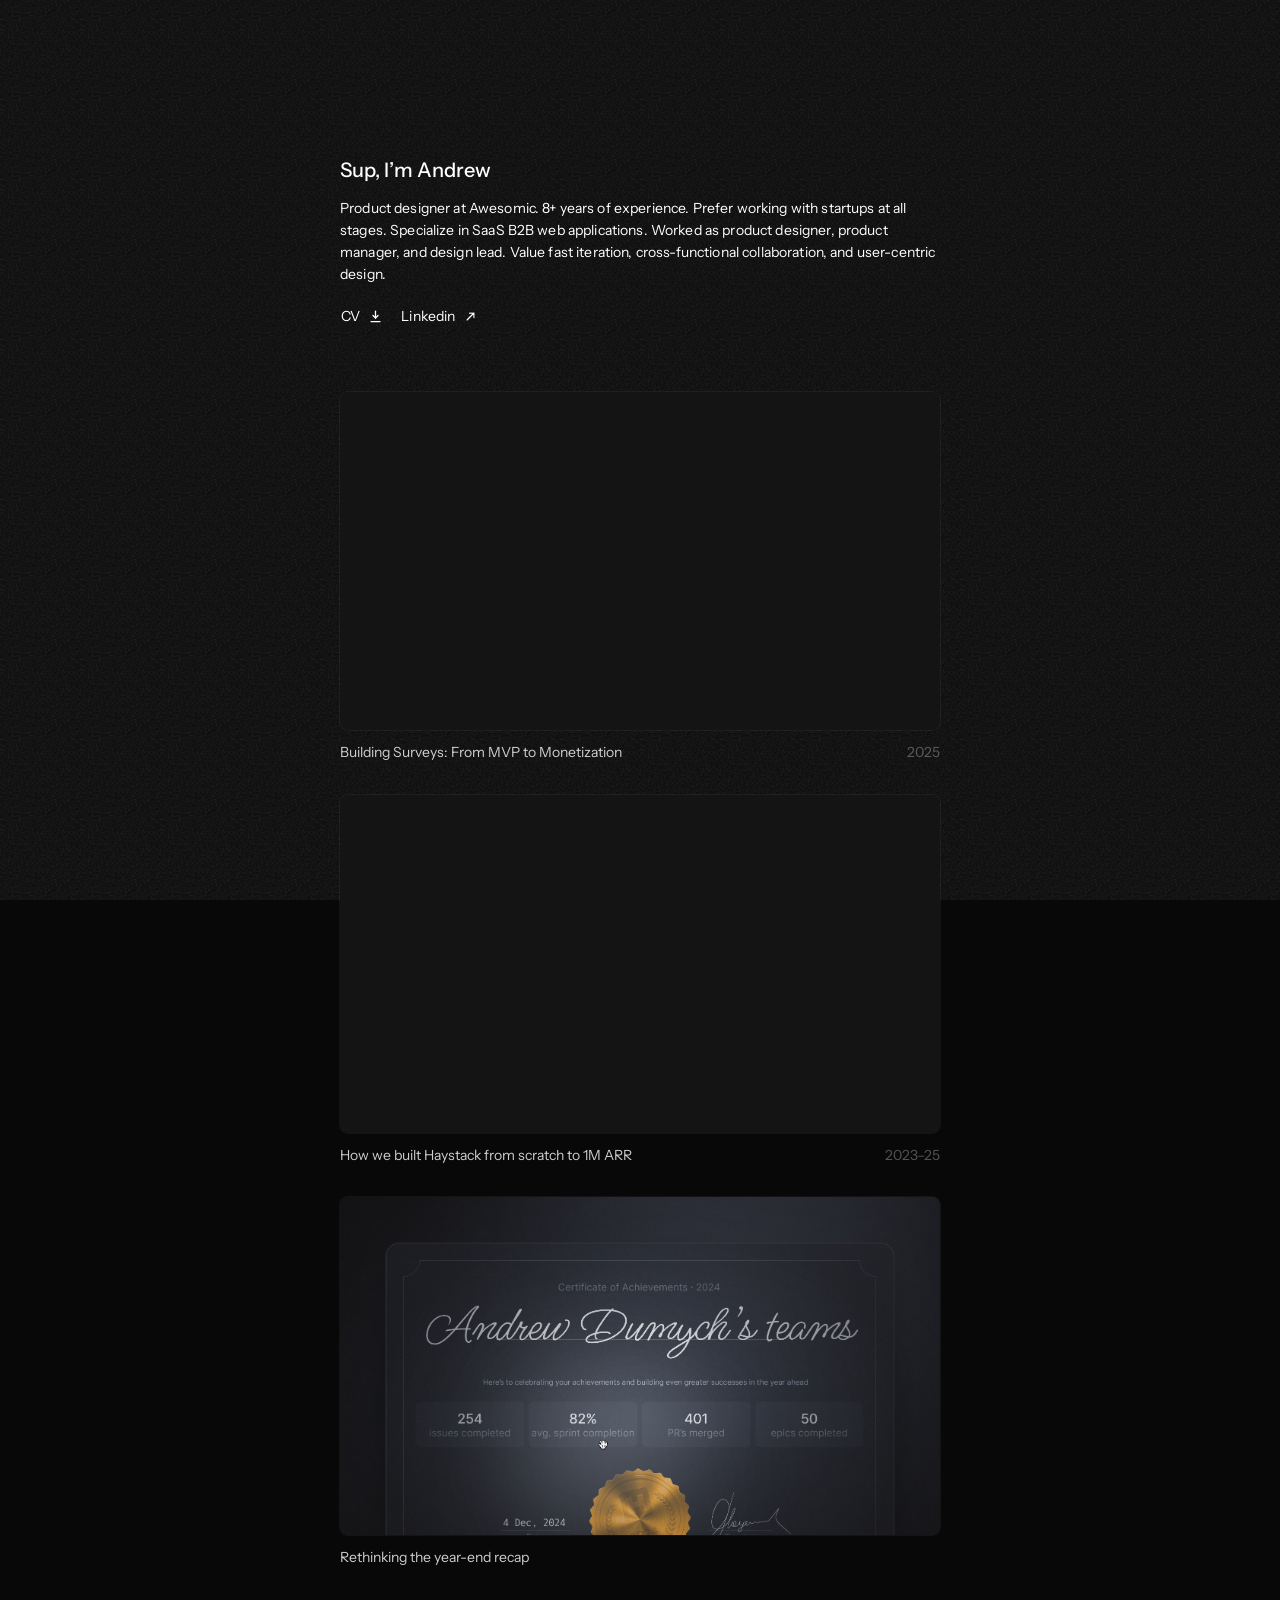
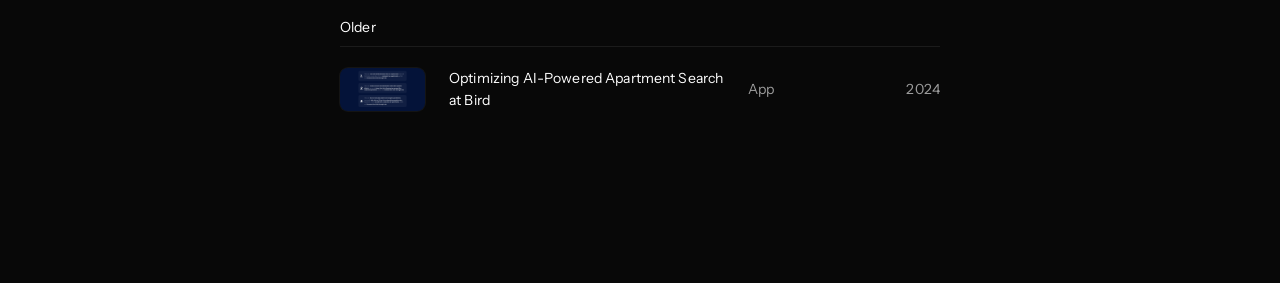
==== commit 8d19ab68: "Simplify lightbox scroll close; keep click FLIP animation" ====
--- a/index.html
+++ b/index.html
@@ -205,29 +205,6 @@
                         </a>
                       </article>
                     </li>
-                    <li>
-                      <article class="project-card project-card--compact">
-                        <a class="project-card__link project-card__link--compact" href="cases/surveys/index.html">
-                          <div class="project-card__thumb">
-                            <video
-                              class="project-card__thumb-video"
-                              muted
-                              loop
-                              playsinline
-                              preload="metadata"
-                              aria-label="Building Surveys product preview video"
-                            >
-                              <source src="assets/cases/surveys/surveys-video.mp4" type="video/mp4" />
-                            </video>
-                          </div>
-                          <div class="project-card__compact-main">
-                            <span class="project-card__compact-title">Building Surveys inside Haystack</span>
-                          </div>
-                          <span class="project-card__compact-type">Web</span>
-                          <span class="project-card__compact-year">2024–2025</span>
-                        </a>
-                      </article>
-                    </li>
                   </ul>
                 </li>
               </ul>
--- a/css/styles.css
+++ b/css/styles.css
@@ -803,8 +803,12 @@
   .project-card__thumb-video,
   .project-card__thumb-video.is-loaded,
   .case__figure img,
-  .case__figure img.is-loaded {
+  .case__figure img.is-loaded,
+  .lightbox,
+  .lightbox__image {
     opacity: 1;
+    transition: none;
+    animation: none;
   }
 }
 
@@ -886,126 +890,12 @@
   outline-offset: 3px;
 }
 
-.case__floating-header {
-  position: fixed;
-  top: 16px;
-  left: 50%;
-  width: min(calc(100% - 32px), calc(var(--content-max) + 88px));
-  display: grid;
-  grid-template-columns: 48px minmax(0, 1fr);
-  align-items: center;
-  gap: 8px;
-  opacity: 0;
-  visibility: hidden;
-  transform: translate(-50%, -10px) scale(0.985);
-  pointer-events: none;
-  transition:
-    opacity 180ms ease,
-    transform 220ms cubic-bezier(0.22, 1, 0.36, 1),
-    visibility 180ms ease;
-  z-index: 20;
-}
-
-.case__floating-header.is-visible {
-  opacity: 1;
-  visibility: visible;
-  transform: translate(-50%, 0) scale(1);
-  pointer-events: auto;
-}
-
-.case__floating-back {
-  display: inline-flex;
-  align-items: center;
-  justify-content: center;
-  width: 48px;
-  height: 48px;
-  border: 1px solid rgba(255, 255, 255, 0.1);
-  border-radius: 16px;
-  background: #171717;
-  color: var(--color-heading);
-  text-decoration: none;
-  box-shadow: 0 10px 30px rgba(0, 0, 0, 0.22);
-}
-
-.case__floating-back:hover {
-  background: rgba(255, 255, 255, 0.05);
-}
-
-.case__floating-back:focus-visible {
-  outline: 2px solid rgba(255, 255, 255, 0.85);
-  outline-offset: 3px;
-}
-
-.case__floating-back svg {
-  display: block;
-  width: 15px;
-  height: 15px;
-}
-
-.case__floating-main {
-  display: flex;
-  align-items: center;
-  justify-content: space-between;
-  gap: 16px;
-  min-width: 0;
-  padding: 16px;
-  border: 1px solid rgba(255, 255, 255, 0.1);
-  border-radius: 16px;
-  background: #171717;
-  box-shadow: 0 10px 30px rgba(0, 0, 0, 0.22);
-}
-
-.case__floating-title {
-  min-width: 0;
-  margin: 0;
-  font-size: 14px;
-  font-weight: 500;
-  line-height: 21px;
-  letter-spacing: 0.01em;
-  color: var(--color-heading);
-  white-space: nowrap;
-  overflow: hidden;
-  text-overflow: ellipsis;
-}
-
-.case__floating-toggle {
-  flex-shrink: 0;
-}
-
-.case__floating-toggle .case-view-toggle__button {
-  font-weight: 500;
-}
-
-[data-case-view-root].is-floating-header-visible > .case-view-toggle,
-[data-case-view-root].is-floating-header-visible > .case__header .case-view-toggle {
-  opacity: 0;
-  pointer-events: none;
-  transition: opacity 140ms ease;
-}
-
 [data-case-view="visuals"] [data-case-view-item="story"] {
   display: none !important;
 }
 
 [data-case-view="story"] [data-case-view-item="visuals"] {
   display: none !important;
-}
-
-.case-layout-gallery .page-shell {
-  width: min(100%, calc(1342px + 48px));
-  max-width: calc(1342px + 48px);
-  padding-inline: 24px;
-}
-
-.case-layout-gallery .case__back--sticky {
-  position: static;
-  height: auto;
-  width: min(100%, 600px);
-  margin: 0 auto 32px;
-}
-
-.case-layout-gallery .case__back--sticky .case__back-link {
-  top: 0;
 }
 
 .case--gallery-layout .case__header,
@@ -1018,7 +908,7 @@
 }
 
 .case--gallery-layout .case__figure--video[data-case-view-item="story"] {
-  width: min(100%, var(--case-media-breakout-width));
+  width: min(100%, 600px);
   align-self: center;
 }
 
@@ -1034,15 +924,6 @@
 
 .case--gallery-layout .case__lede {
   line-height: 22px;
-}
-
-.case-layout-gallery .case-view-toggle {
-  width: min(100%, 262px);
-}
-
-.case-layout-gallery .case-view-toggle__button {
-  min-width: 0;
-  flex: 1 0 0;
 }
 
 .case-gallery {
@@ -1075,7 +956,7 @@
 
 .case__figure {
   margin: 0;
-  width: min(100%, var(--case-media-breakout-width));
+  width: min(100%, var(--content-max));
   margin-inline: auto;
   border-radius: 0;
   overflow: visible;
@@ -1403,16 +1284,6 @@
     filter: blur(14px);
   }
 }
-
-@media (min-width: 768px) {
-  .case__section > .case__figure {
-    width: var(--case-media-breakout-width);
-    max-width: none;
-    margin-left: calc(50% - (var(--case-media-breakout-width) / 2));
-    margin-right: calc(50% - (var(--case-media-breakout-width) / 2));
-  }
-}
-
 
 .image-compare {
   --compare-aspect-ratio: 1 / 1;
@@ -1736,45 +1607,35 @@
 }
 
 
-.lightbox-open {
-  overflow: hidden;
-}
-
 .lightbox {
   position: fixed;
   inset: 0;
-  display: flex;
-  align-items: center;
-  justify-content: center;
-  padding: 24px;
-  background: rgba(8, 8, 8, 0.92);
-  opacity: 0;
+  padding: 0;
+  background: rgba(8, 8, 8, 0);
   visibility: hidden;
+  pointer-events: none;
   transition:
-    opacity 160ms ease,
-    visibility 160ms ease;
+    background-color 220ms cubic-bezier(0.23, 1, 0.32, 1),
+    visibility 220ms ease;
   z-index: 1000;
 }
 
 .lightbox.is-open {
-  opacity: 1;
   visibility: visible;
+  background: rgba(8, 8, 8, 0.78);
 }
 
 .lightbox__dialog {
   position: relative;
-  width: min(100%, 1200px);
-  max-height: 100%;
-  display: flex;
-  flex-direction: column;
-  gap: 16px;
+  width: 100%;
+  height: 100%;
+  max-height: none;
+  display: block;
+  pointer-events: none;
 }
 
 .lightbox__toolbar {
-  display: flex;
-  align-items: center;
-  justify-content: flex-end;
-  gap: 8px;
+  display: none !important;
 }
 
 .lightbox__toolbar-spacer {
@@ -1816,19 +1677,29 @@
 }
 
 .lightbox__stage {
-  display: flex;
-  align-items: center;
-  justify-content: center;
-  overflow: auto;
+  position: relative;
+  width: 100%;
+  height: 100%;
+  overflow: visible;
+  pointer-events: none;
+}
+
+.lightbox__image {
+  position: fixed;
+  top: 0;
+  left: 0;
+  width: 0;
+  height: 0;
+  max-width: none;
+  max-height: none;
+  margin: 0;
   border-radius: 12px;
-}
-
-.lightbox__image {
-  max-width: 100%;
-  max-height: calc(100vh - 140px);
-  transform-origin: center center;
-  transition: transform 120ms ease;
-  cursor: grab;
+  box-shadow: 0 0 0 1px var(--color-media-border);
+  cursor: zoom-out;
+  pointer-events: auto;
+  user-select: none;
+  -webkit-user-drag: none;
+  will-change: top, left, width, height, opacity, border-radius;
 }
 
 .lightbox__video {
@@ -1839,16 +1710,22 @@
   background: #0d0d0d;
 }
 
-.lightbox__image.is-zoomed {
-  cursor: zoom-out;
+.lightbox__image[hidden],
+.lightbox__video[hidden] {
+  display: none !important;
 }
 
 .lightbox__caption {
-  margin: 0;
-  font-size: 0.8125rem;
-  line-height: var(--line-height-body);
-  color: var(--color-text-muted);
-  text-align: center;
+  display: none !important;
+}
+
+.case__figure > img,
+.case-gallery__item > img {
+  cursor: zoom-in;
+}
+
+.is-lightbox-source-hidden {
+  visibility: hidden;
 }
 
 @media (max-width: 879px) {
@@ -1877,26 +1754,6 @@
     gap: 0.5rem;
   }
 
-  .case__floating-header {
-    width: calc(100% - 32px);
-    grid-template-columns: 1fr;
-    gap: 8px;
-  }
-
-  .case__floating-back {
-    display: none;
-  }
-
-  .case__floating-main {
-    padding: 12px;
-    align-items: flex-start;
-    flex-direction: column;
-  }
-
-  .case__floating-title {
-    white-space: normal;
-  }
-
   .case__pager-link,
   .case__pager-link--next {
     max-width: 100%;
@@ -1909,16 +1766,8 @@
     justify-content: flex-start;
   }
 
-  .case-layout-gallery .page-shell {
-    width: min(100%, calc(100vw - 32px));
-    max-width: none;
-    padding-inline: 16px;
-  }
-
-  .case-layout-gallery .case__back--sticky,
   .case--gallery-layout .case__header,
   .case--gallery-layout .case__lede,
-  .case--gallery-layout .case-view-toggle,
   .case--gallery-layout .case__figure--video[data-case-view-item="story"],
   .case--gallery-layout .case__section,
   .case--gallery-layout .case__divider {
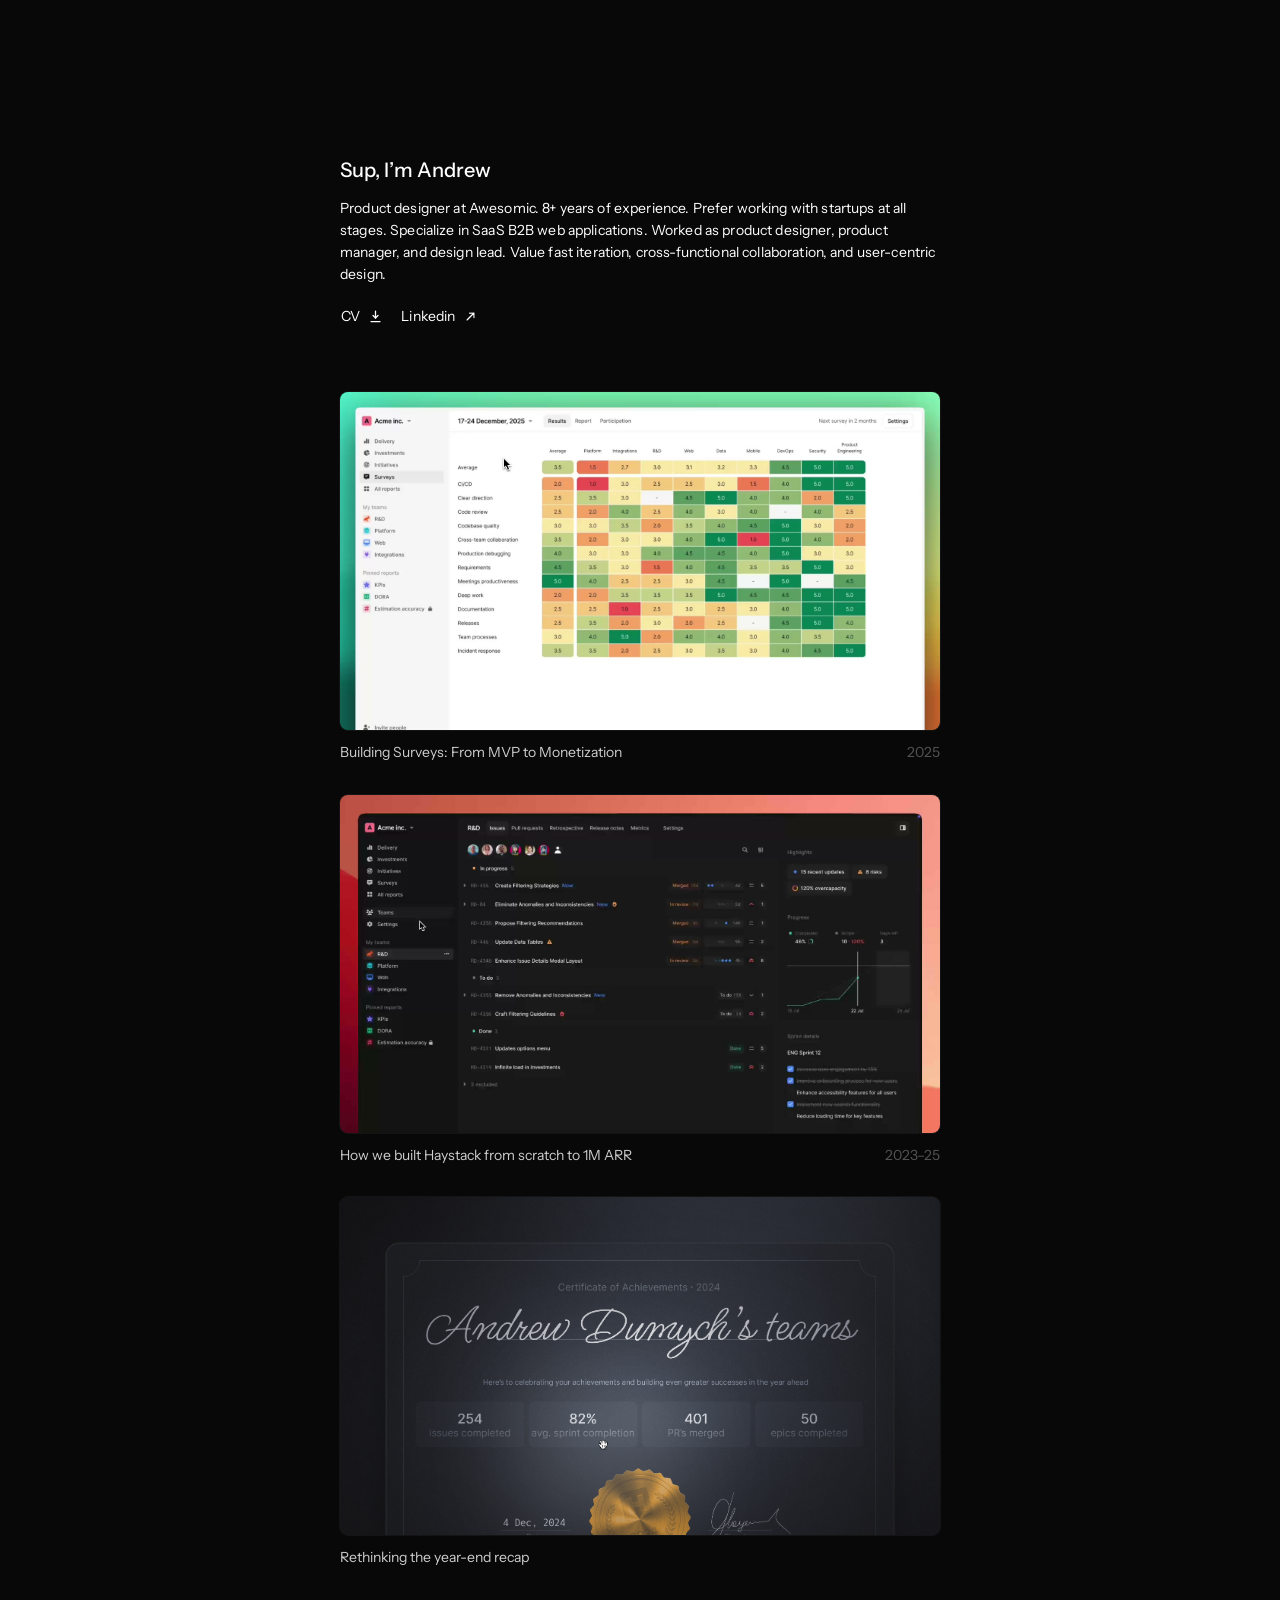
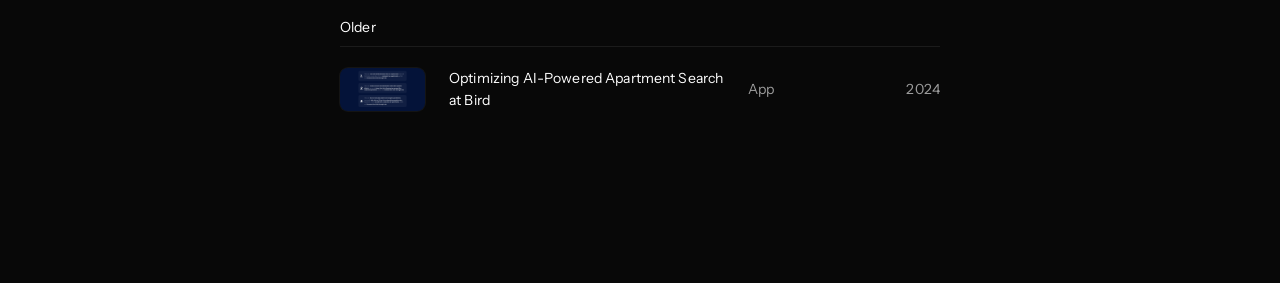
==== commit c29fea11: "Add surveys demo card and lazy-load case videos" ====
--- a/index.html
+++ b/index.html
@@ -120,10 +120,11 @@
                           muted
                           loop
                           playsinline
-                          preload="metadata"
+                          preload="none"
+                          poster="assets/cases/surveys/surveys-video-poster.jpg"
                           aria-label="Building Surveys product preview video"
                         >
-                          <source src="assets/cases/surveys/surveys-video.mp4" type="video/mp4" />
+                          <source data-src="assets/cases/surveys/surveys-video.mp4" type="video/mp4" />
                         </video>
                       </div>
                       <div class="project-card__meta">
@@ -144,10 +145,11 @@
                           muted
                           loop
                           playsinline
-                          preload="metadata"
+                          preload="none"
+                          poster="assets/cases/haystack/reports-thumbnail-poster.jpg"
                           aria-label="Haystack analytics preview video"
                         >
-                          <source src="assets/cases/haystack/reports-thumbnail.mp4" type="video/mp4" />
+                          <source data-src="assets/cases/haystack/reports-thumbnail.mp4" type="video/mp4" />
                         </video>
                       </div>
                       <div class="project-card__meta">
--- a/css/styles.css
+++ b/css/styles.css
@@ -22,6 +22,8 @@
   --aspect-project: 16 / 9;
   --noise-opacity: 0.25;
   --noise-size: 80px;
+  --noise-image:
+    url("data:image/svg+xml,%3Csvg xmlns='http://www.w3.org/2000/svg' width='160' height='160' viewBox='0 0 160 160' fill='none'%3E%3Cfilter id='noise' x='0' y='0' width='160' height='160' filterUnits='userSpaceOnUse' color-interpolation-filters='sRGB'%3E%3CfeTurbulence type='fractalNoise' baseFrequency='0.85' numOctaves='2' seed='8023' stitchTiles='stitch' result='turbulence'/%3E%3CfeColorMatrix in='turbulence' type='saturate' values='0' result='desaturated'/%3E%3CfeComponentTransfer in='desaturated' result='grain'%3E%3CfeFuncA type='table' tableValues='0 0.12 0.22 0.34 0.46 0.58 0.7 0.82'/%3E%3C/feComponentTransfer%3E%3C/filter%3E%3Crect width='160' height='160' filter='url(%23noise)' fill='%23000'/%3E%3C/svg%3E");
   --page-shell-gutter: 0px;
   --intro-gap: 1rem; /* 16px */
   --intro-link-gap: 1rem; /* 16px */
@@ -114,10 +116,12 @@
   min-height: 100%;
   -webkit-text-size-adjust: 100%;
   background-color: var(--color-bg);
-  background-image: radial-gradient(ellipse 130% 58% at 50% -20%, var(--color-bg-top) 0%, var(--color-bg) 58%);
-  background-repeat: no-repeat;
-  background-size: 100% 100%;
-  background-position: center top;
+  background-image:
+    var(--noise-image),
+    radial-gradient(ellipse 130% 58% at 50% -20%, var(--color-bg-top) 0%, var(--color-bg) 58%);
+  background-repeat: repeat, no-repeat;
+  background-size: var(--noise-size) var(--noise-size), 100% 100%;
+  background-position: left top, center top;
 }
 
 body {
@@ -169,18 +173,6 @@
     opacity: 1;
     transform: translateY(0);
   }
-}
-
-body::before {
-  content: "";
-  position: fixed;
-  inset: 0;
-  pointer-events: none;
-  opacity: var(--noise-opacity);
-  background-image: url("../assets/noise-tile.svg");
-  background-repeat: repeat;
-  background-size: var(--noise-size) var(--noise-size);
-  z-index: -1;
 }
 
 img,
@@ -577,12 +569,6 @@
   height: 100%;
   object-fit: cover;
   object-position: center top;
-  opacity: 0;
-  transition: opacity 180ms ease;
-}
-
-.project-card__video.is-loaded {
-  opacity: 1;
 }
 
 .project-card__image {
@@ -614,12 +600,6 @@
 }
 
 .project-card__thumb-video {
-  opacity: 0;
-  transition: opacity 180ms ease;
-}
-
-.project-card__thumb-video.is-loaded {
-  opacity: 1;
 }
 
 .project-card__compact-main {
@@ -907,6 +887,11 @@
   align-self: center;
 }
 
+.case--gallery-layout .case__demo-card {
+  width: min(100%, 632px);
+  align-self: center;
+}
+
 .case--gallery-layout .case__figure--video[data-case-view-item="story"] {
   width: min(100%, 600px);
   align-self: center;
@@ -1022,6 +1007,112 @@
   font-size: var(--font-size-base);
   line-height: var(--line-height-body);
   color: var(--color-text);
+}
+
+.case__demo-card {
+  display: block;
+  border: 1px solid rgba(255, 255, 255, 0.05);
+  border-radius: var(--radius-card);
+  overflow: hidden;
+  background: transparent;
+  color: inherit;
+  text-decoration: none;
+  transition: border-color var(--intro-link-transition-duration) var(--intro-link-transition-ease);
+}
+
+.case__demo-card-media-shell {
+  padding: 16px 16px 0;
+  background: rgba(255, 255, 255, 0.1);
+  transition: background-color var(--intro-link-transition-duration) var(--intro-link-transition-ease);
+}
+
+.case__demo-card-media {
+  aspect-ratio: 600 / 232.845;
+  overflow: hidden;
+}
+
+.case__demo-card-media img {
+  display: block;
+  width: 100%;
+  height: 100%;
+  object-fit: cover;
+  object-position: center top;
+}
+
+.case__demo-card-footer {
+  padding: 8px;
+  border-top: 1px solid rgba(255, 255, 255, 0.05);
+}
+
+.case__demo-card-cta {
+  display: inline-flex;
+  align-items: center;
+  gap: 8px;
+  padding: 4px 8px;
+  border-radius: 8px;
+  font-size: 14px;
+  line-height: 21px;
+  letter-spacing: 0.01em;
+  color: var(--color-heading);
+  opacity: 0.5;
+  transition: color var(--intro-link-transition-duration) var(--intro-link-transition-ease);
+}
+
+.case__demo-card-cta-icon {
+  display: inline-flex;
+  width: 15px;
+  height: 15px;
+  flex-shrink: 0;
+}
+
+.case__demo-card-cta-icon svg {
+  display: block;
+  width: 100%;
+  height: 100%;
+}
+
+.case__demo-card-icon-pass {
+  transform-box: fill-box;
+  transform-origin: 50% 50%;
+}
+
+.case__demo-card-icon-pass--outgoing {
+  transform: translate(0, 0);
+}
+
+.case__demo-card-icon-pass--incoming {
+  transform: translate(var(--linkedin-arrow-enter-x), var(--linkedin-arrow-enter-y));
+}
+
+.case__demo-card:hover {
+  border-color: rgba(255, 255, 255, 0.15);
+}
+
+.case__demo-card:focus-visible {
+  outline: 2px solid rgba(255, 255, 255, 0.85);
+  outline-offset: 4px;
+  border-color: rgba(255, 255, 255, 0.15);
+}
+
+.case__demo-card:hover .case__demo-card-media-shell,
+.case__demo-card:focus-visible .case__demo-card-media-shell {
+  background: rgba(255, 255, 255, 0.15);
+}
+
+.case__demo-card:hover .case__demo-card-cta,
+.case__demo-card:focus-visible .case__demo-card-cta {
+  color: var(--color-heading);
+  opacity: 1;
+}
+
+.case__demo-card:hover .case__demo-card-icon-pass--outgoing,
+.case__demo-card:focus-visible .case__demo-card-icon-pass--outgoing {
+  animation: intro-linkedin-arrow-out var(--linkedin-arrow-exchange-total-duration) var(--linkedin-arrow-repeat-count) both;
+}
+
+.case__demo-card:hover .case__demo-card-icon-pass--incoming,
+.case__demo-card:focus-visible .case__demo-card-icon-pass--incoming {
+  animation: intro-linkedin-arrow-in var(--linkedin-arrow-exchange-total-duration) var(--linkedin-arrow-repeat-count) both;
 }
 
 .case__divider {
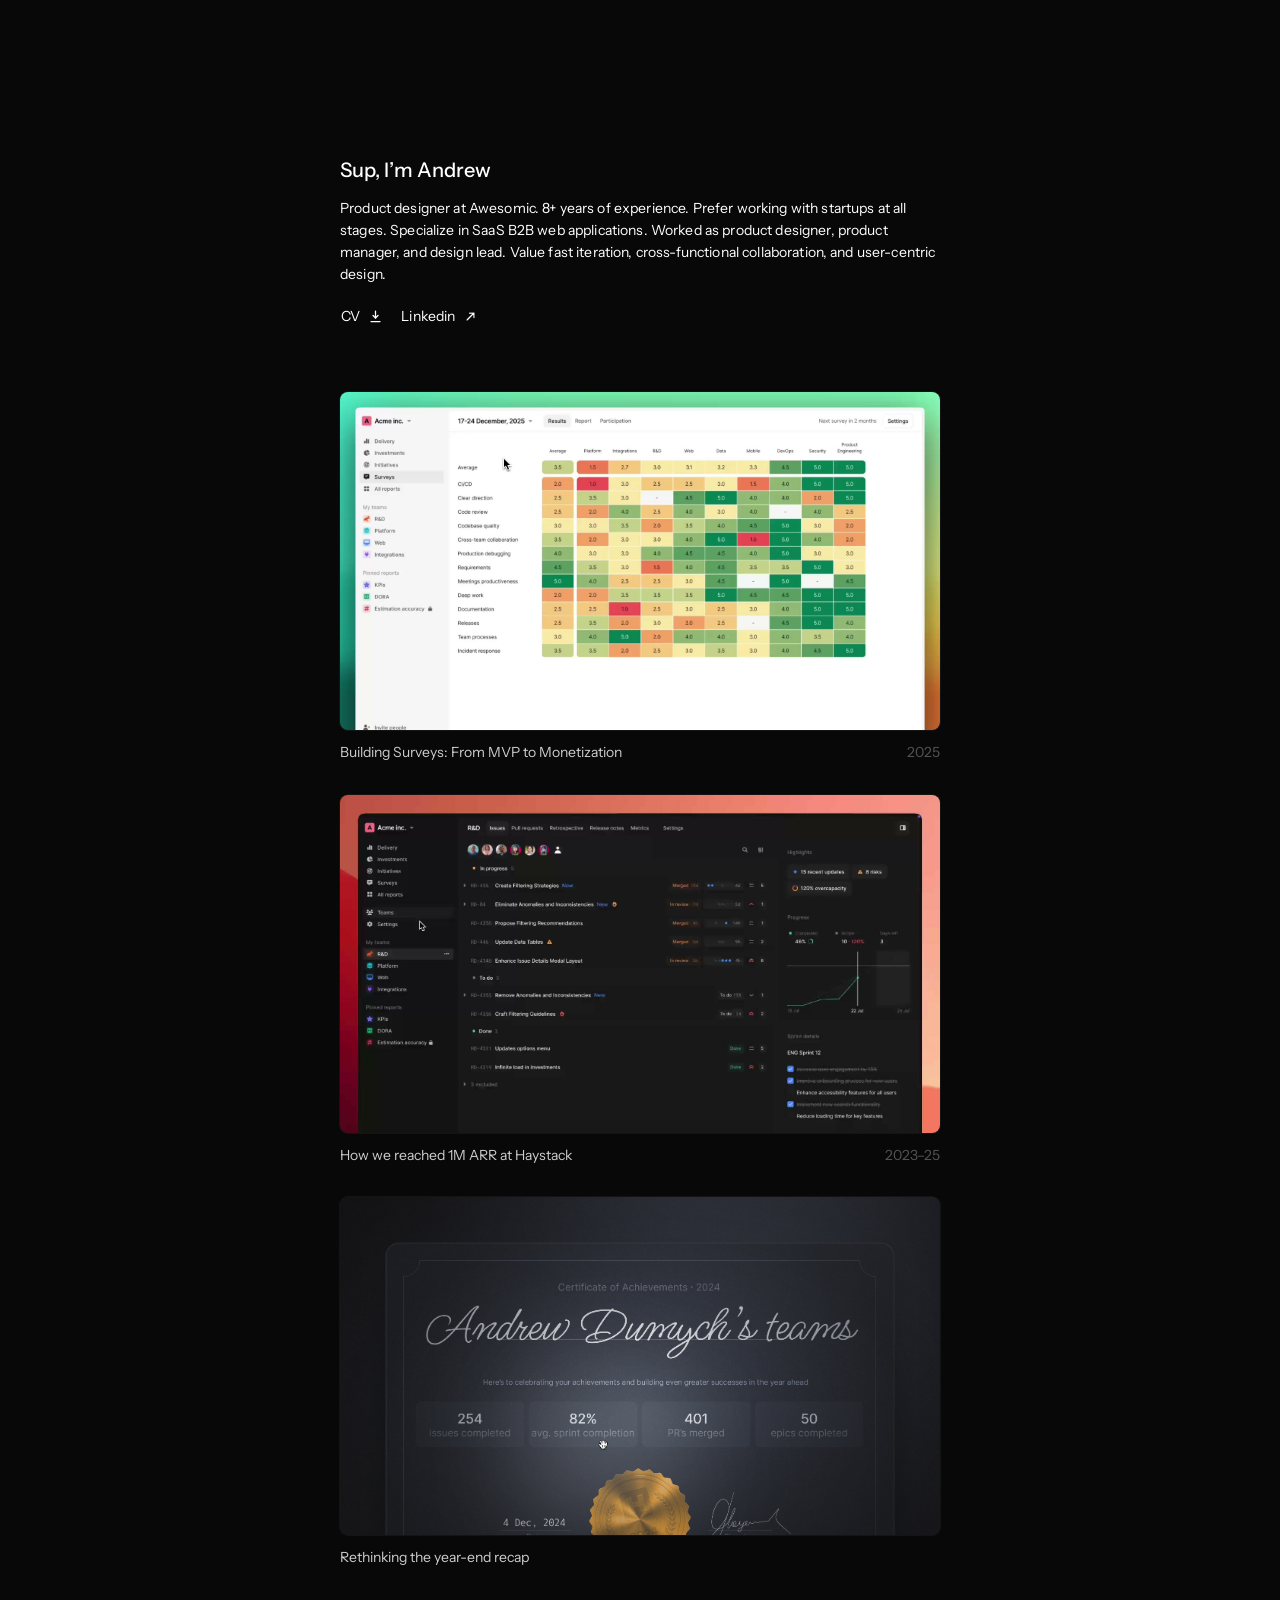
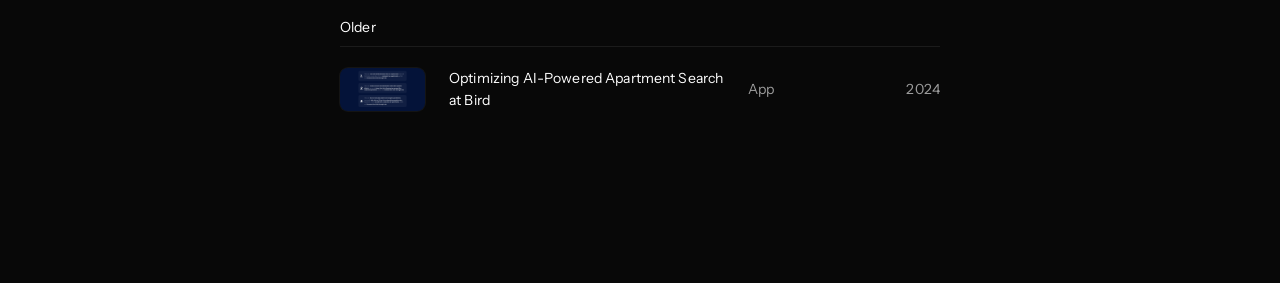
==== commit 7050ff90: "Refine surveys demo card and update Haystack copy" ====
--- a/index.html
+++ b/index.html
@@ -153,7 +153,7 @@
                         </video>
                       </div>
                       <div class="project-card__meta">
-                        <span class="project-card__title">How we built Haystack from scratch to 1M ARR
+                        <span class="project-card__title">How we reached 1M ARR at Haystack
 </span>
                         <span class="project-card__year">2023–25</span>
                       </div>
--- a/css/styles.css
+++ b/css/styles.css
@@ -992,13 +992,12 @@
 .case__aside {
   margin: 0;
   padding: 1rem 1.125rem;
-  border: 1px solid rgba(255, 255, 255, 0.08);
+  border: 1px solid rgba(--color-media-border);
   border-radius: var(--radius-card);
   background: rgba(255, 255, 255, 0.03);
   color: var(--color-text);
-  font-size: var(--font-size-base);
+  font-size: var(--font-size-base*1.25);
   line-height: var(--line-height-body);
-  font-style: italic;
 }
 
 .case__lede {
@@ -1022,7 +1021,7 @@
 
 .case__demo-card-media-shell {
   padding: 16px 16px 0;
-  background: rgba(255, 255, 255, 0.1);
+  background: rgba(255, 255, 255, 0.05);
   transition: background-color var(--intro-link-transition-duration) var(--intro-link-transition-ease);
 }
 
@@ -1096,7 +1095,7 @@
 
 .case__demo-card:hover .case__demo-card-media-shell,
 .case__demo-card:focus-visible .case__demo-card-media-shell {
-  background: rgba(255, 255, 255, 0.15);
+  background: rgba(255, 255, 255, 0.10);
 }
 
 .case__demo-card:hover .case__demo-card-cta,
